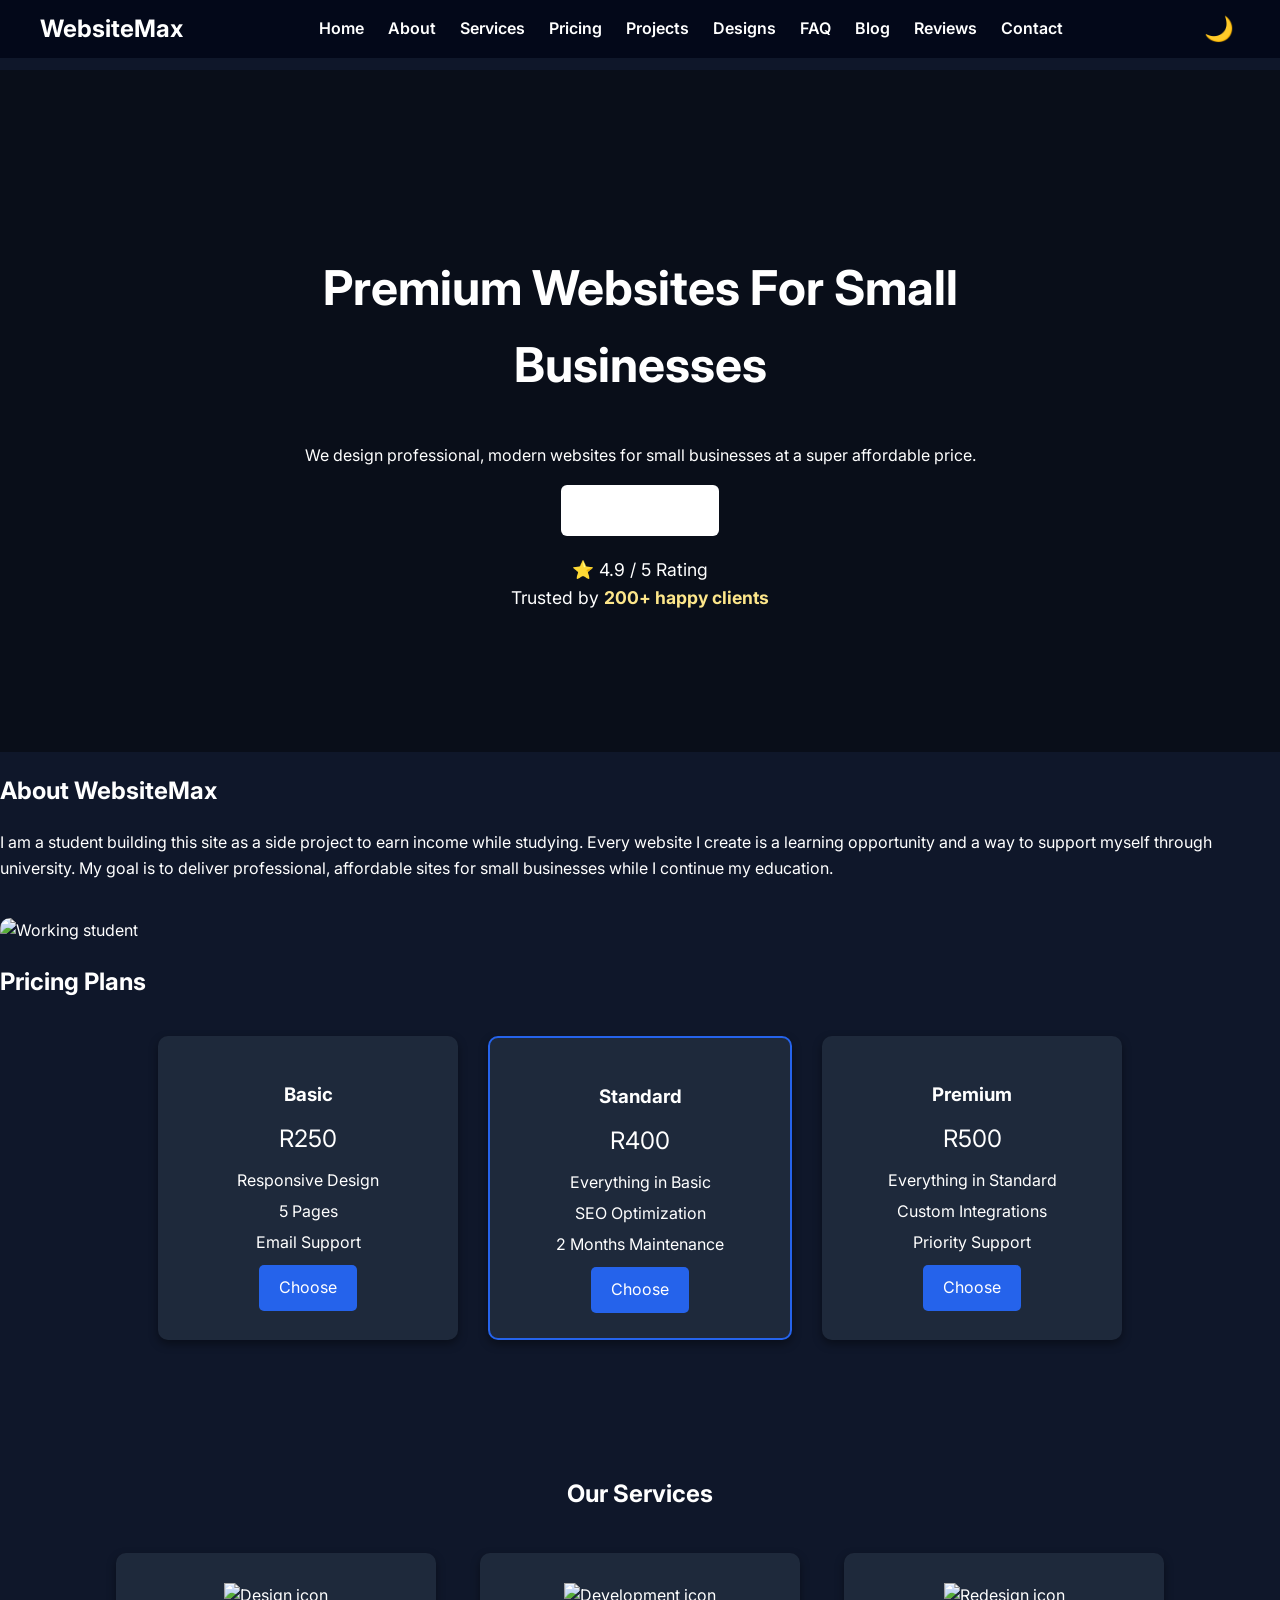
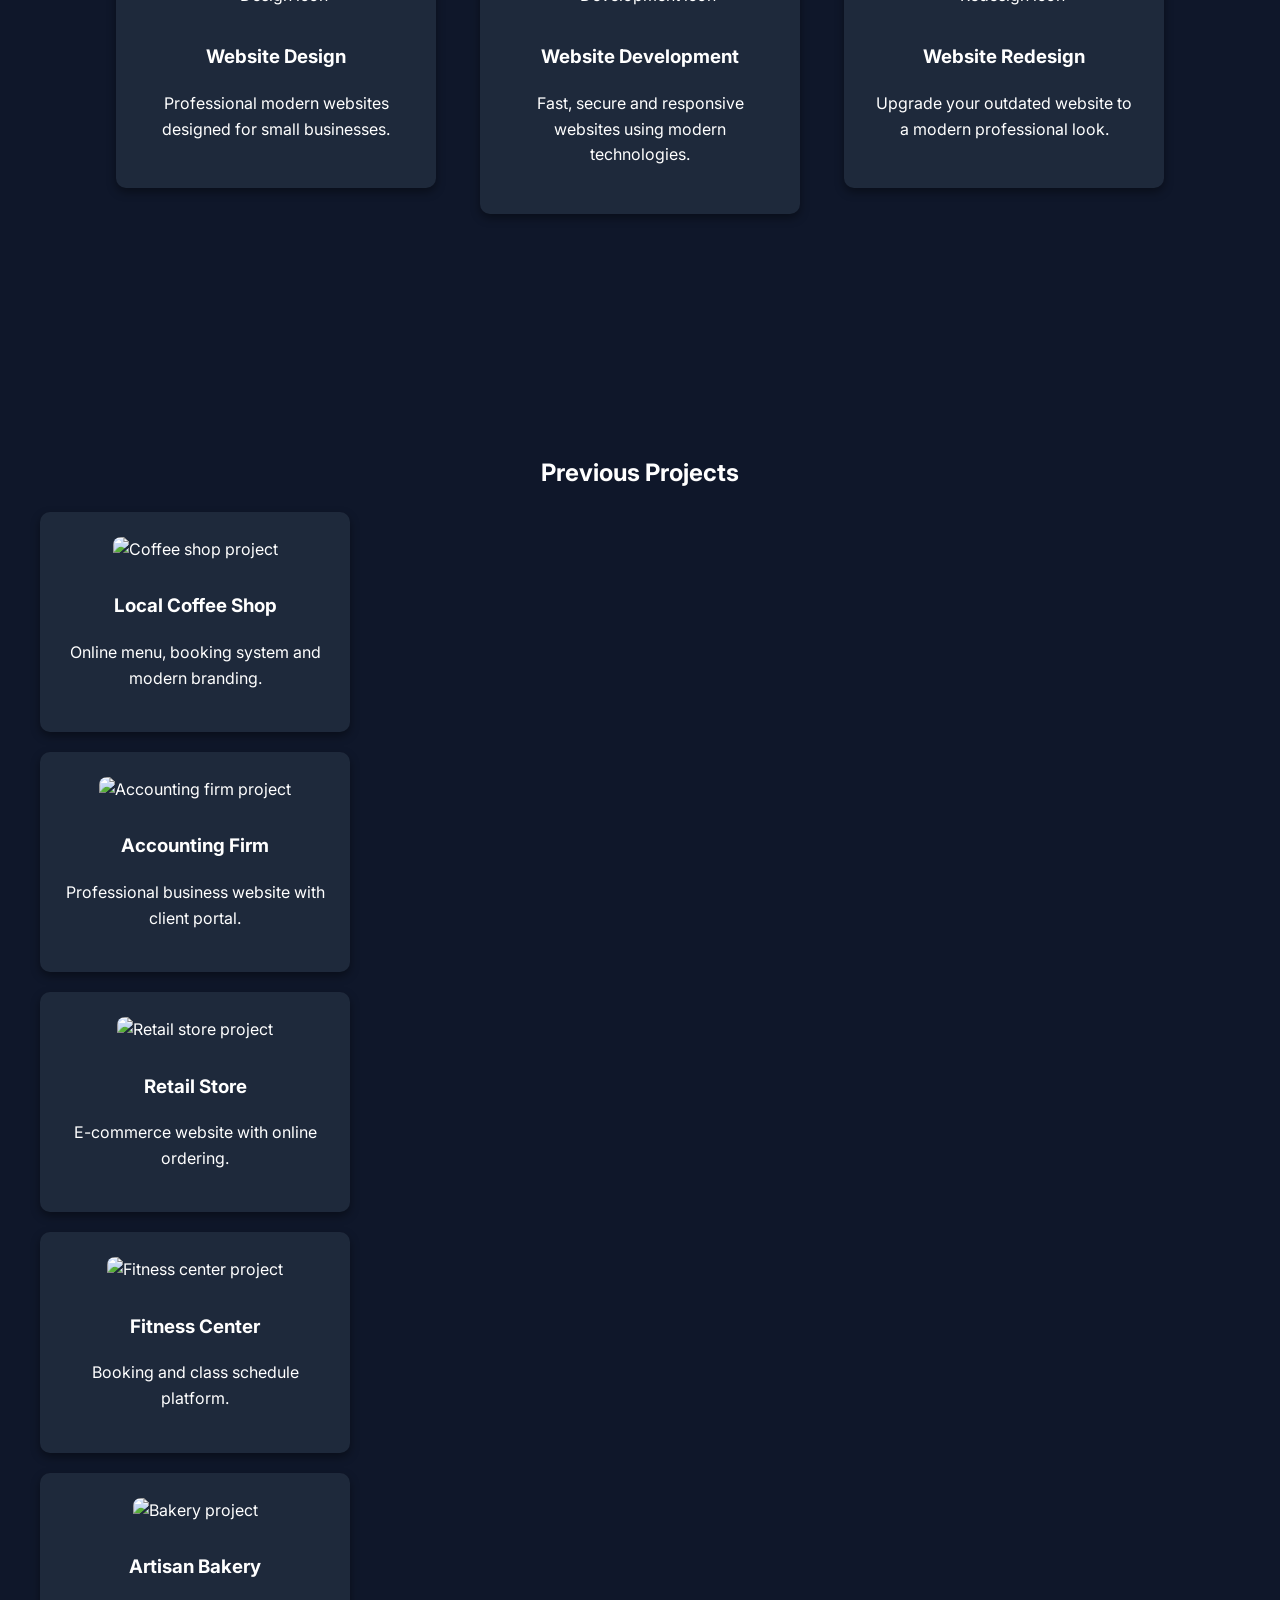
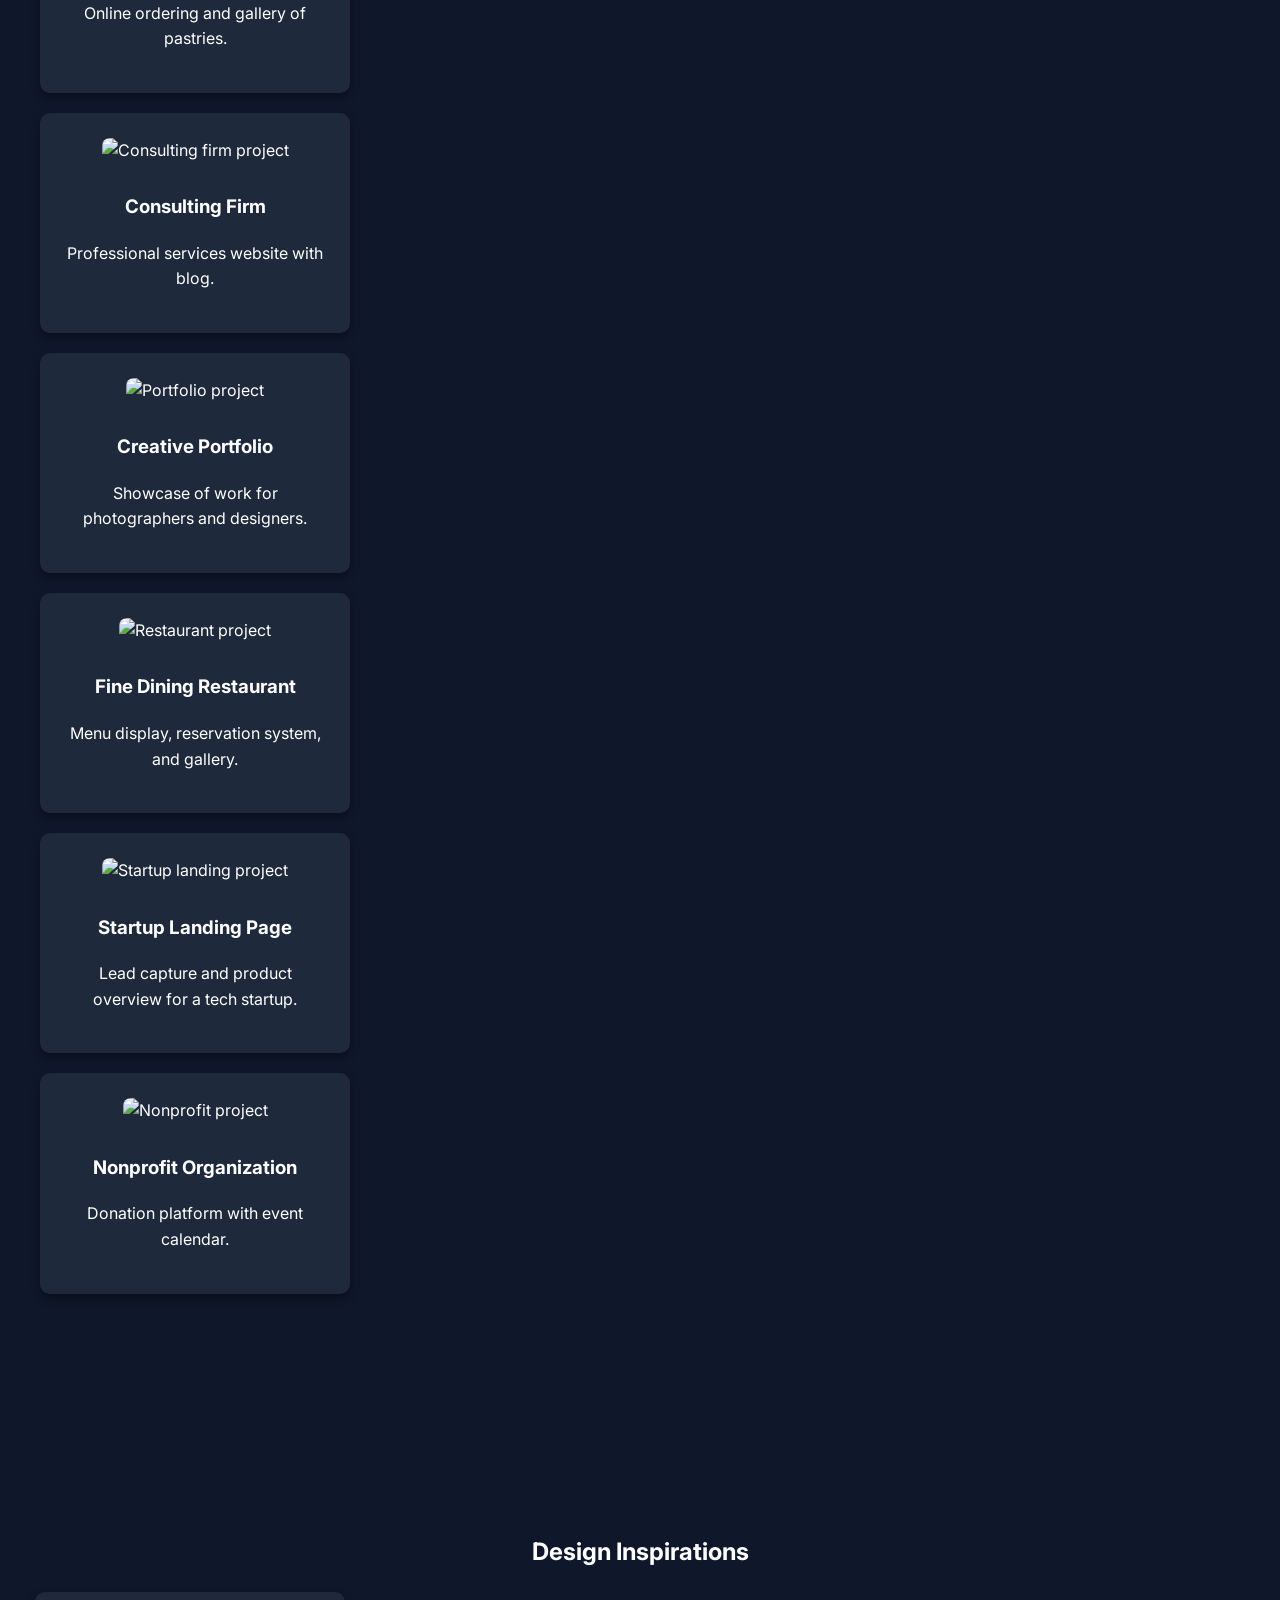
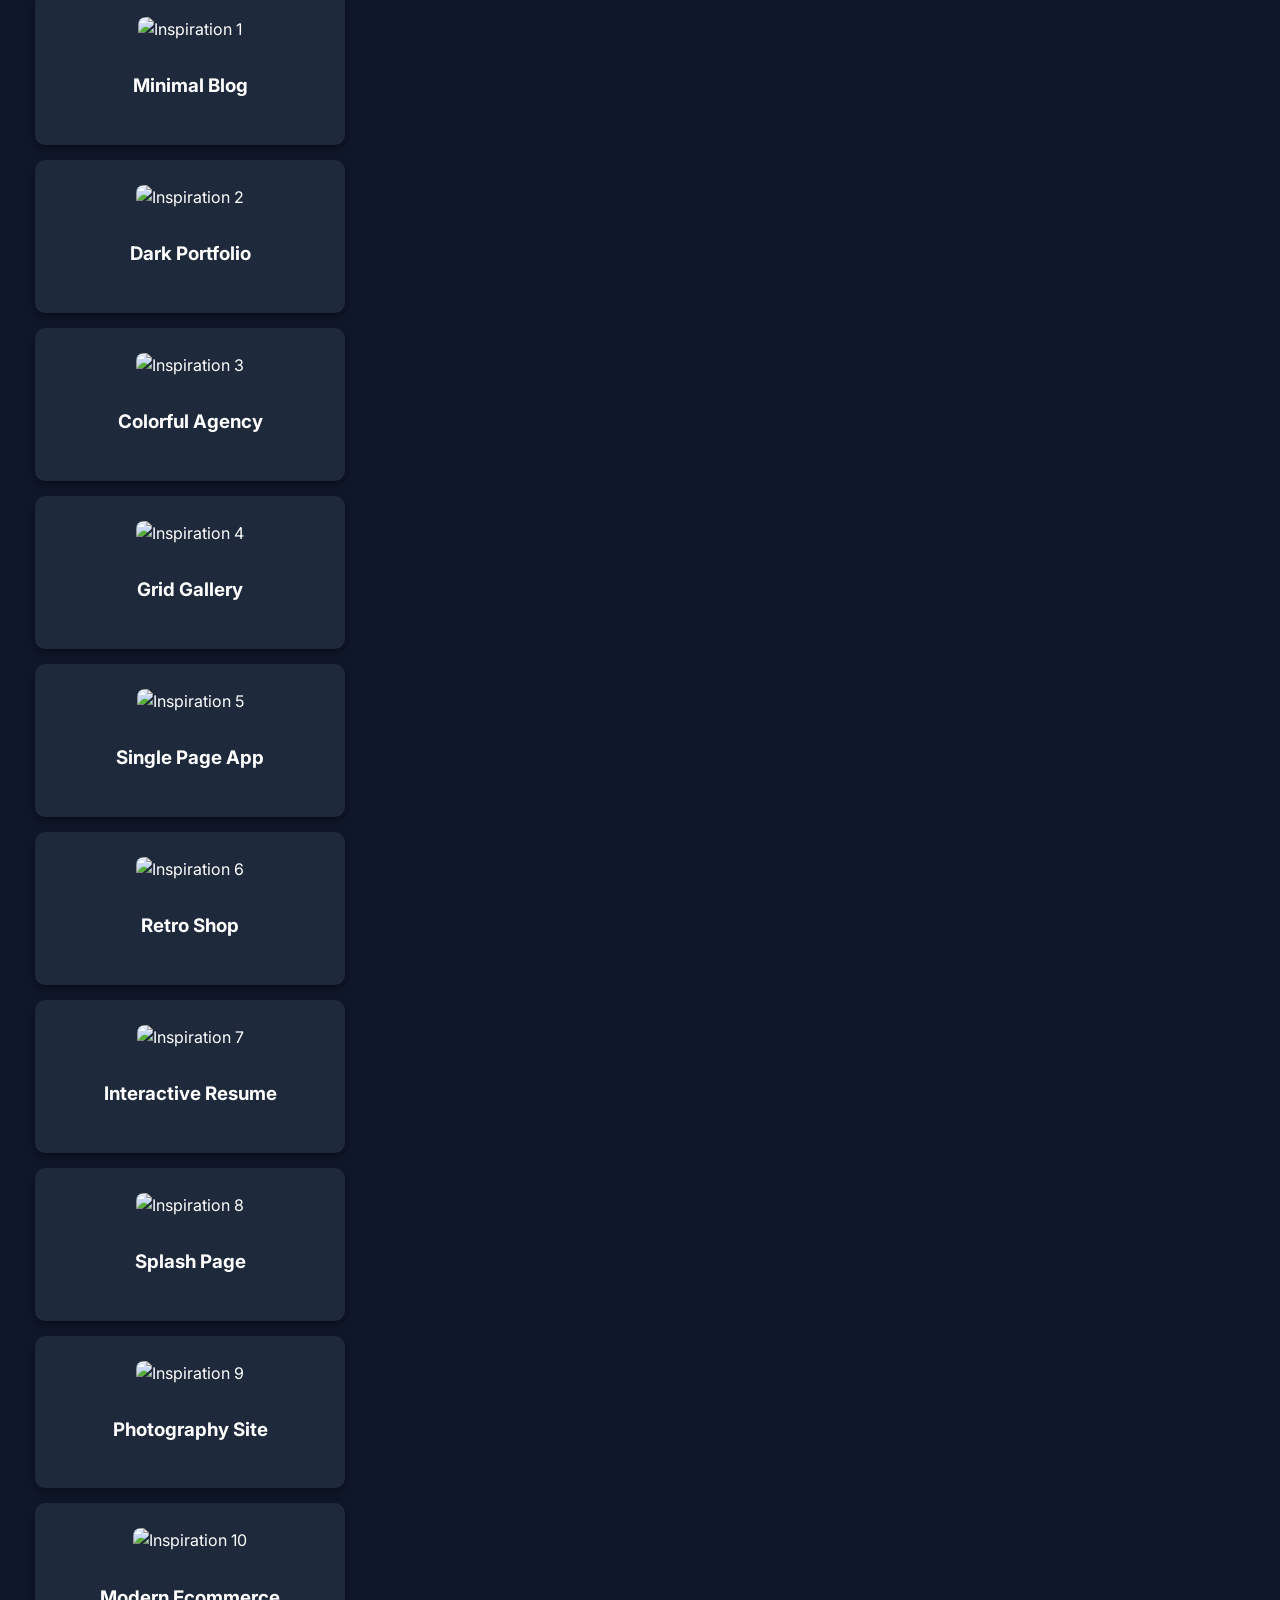
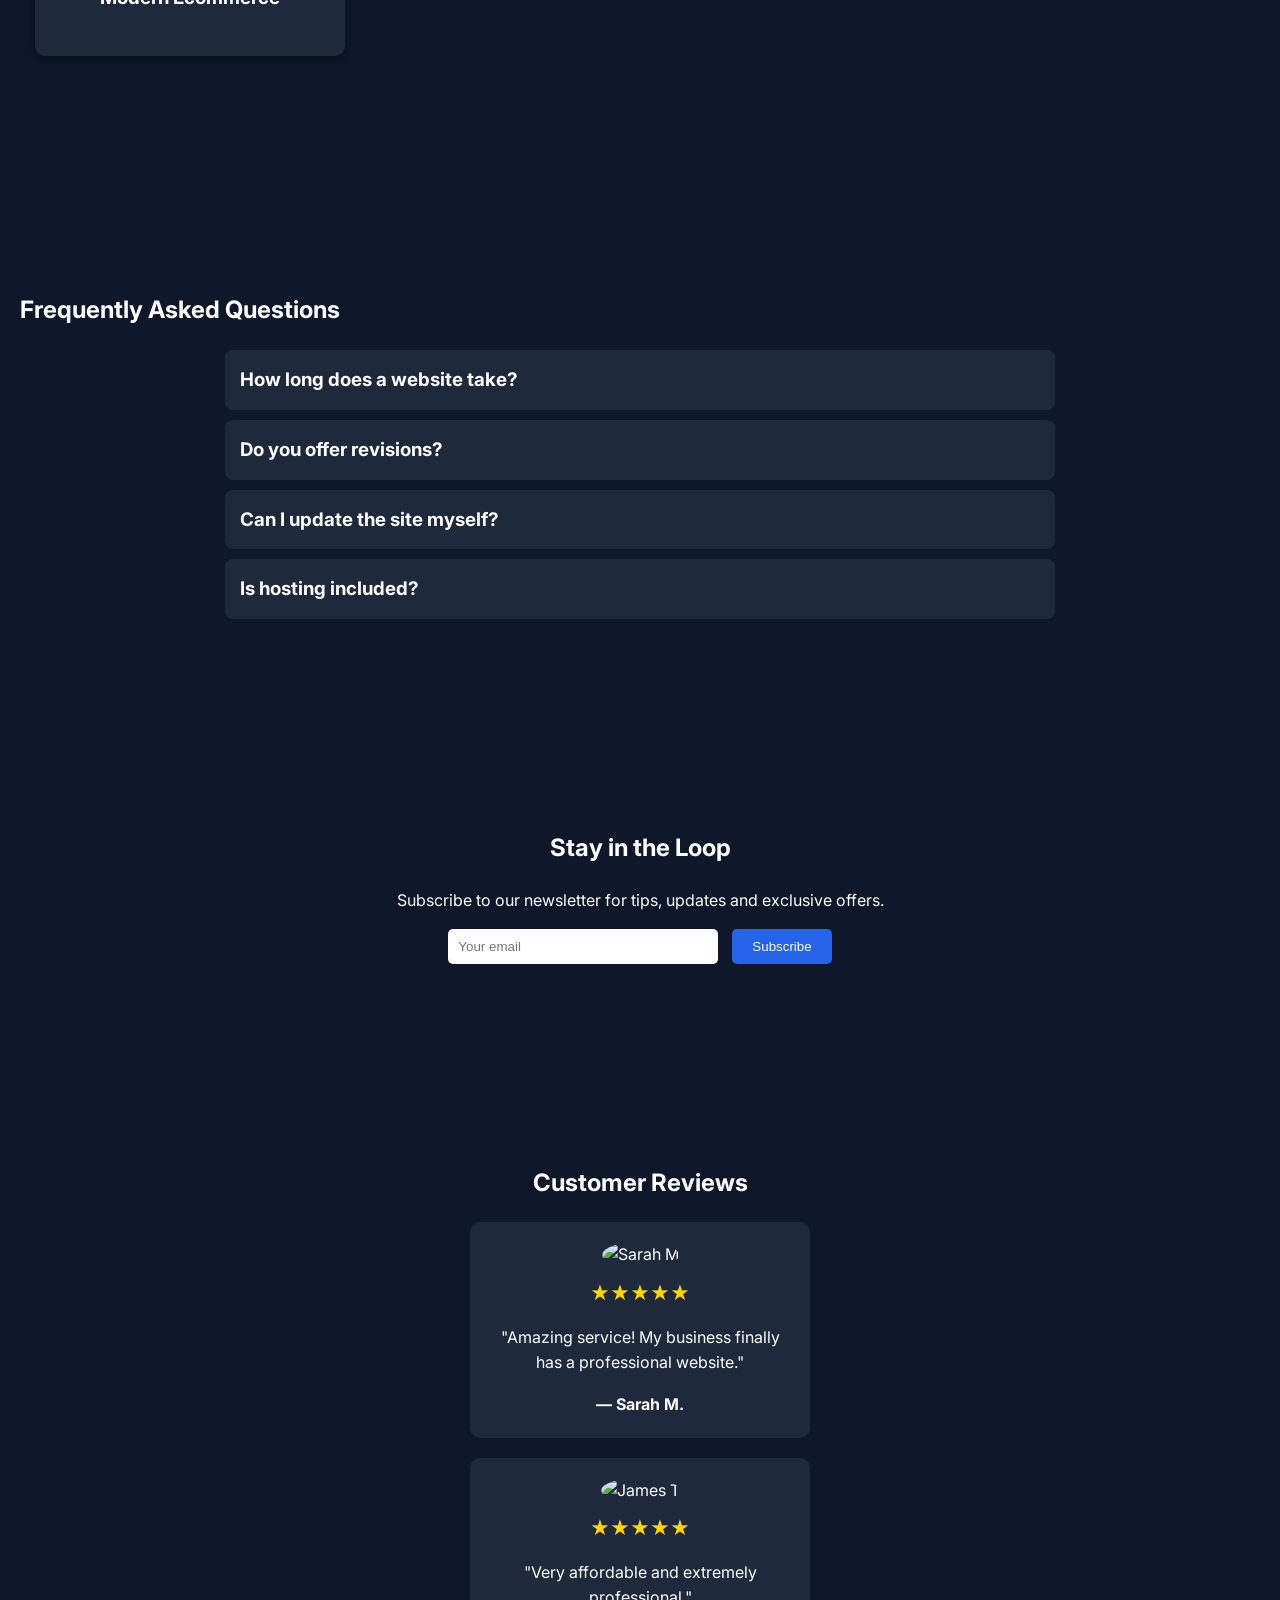
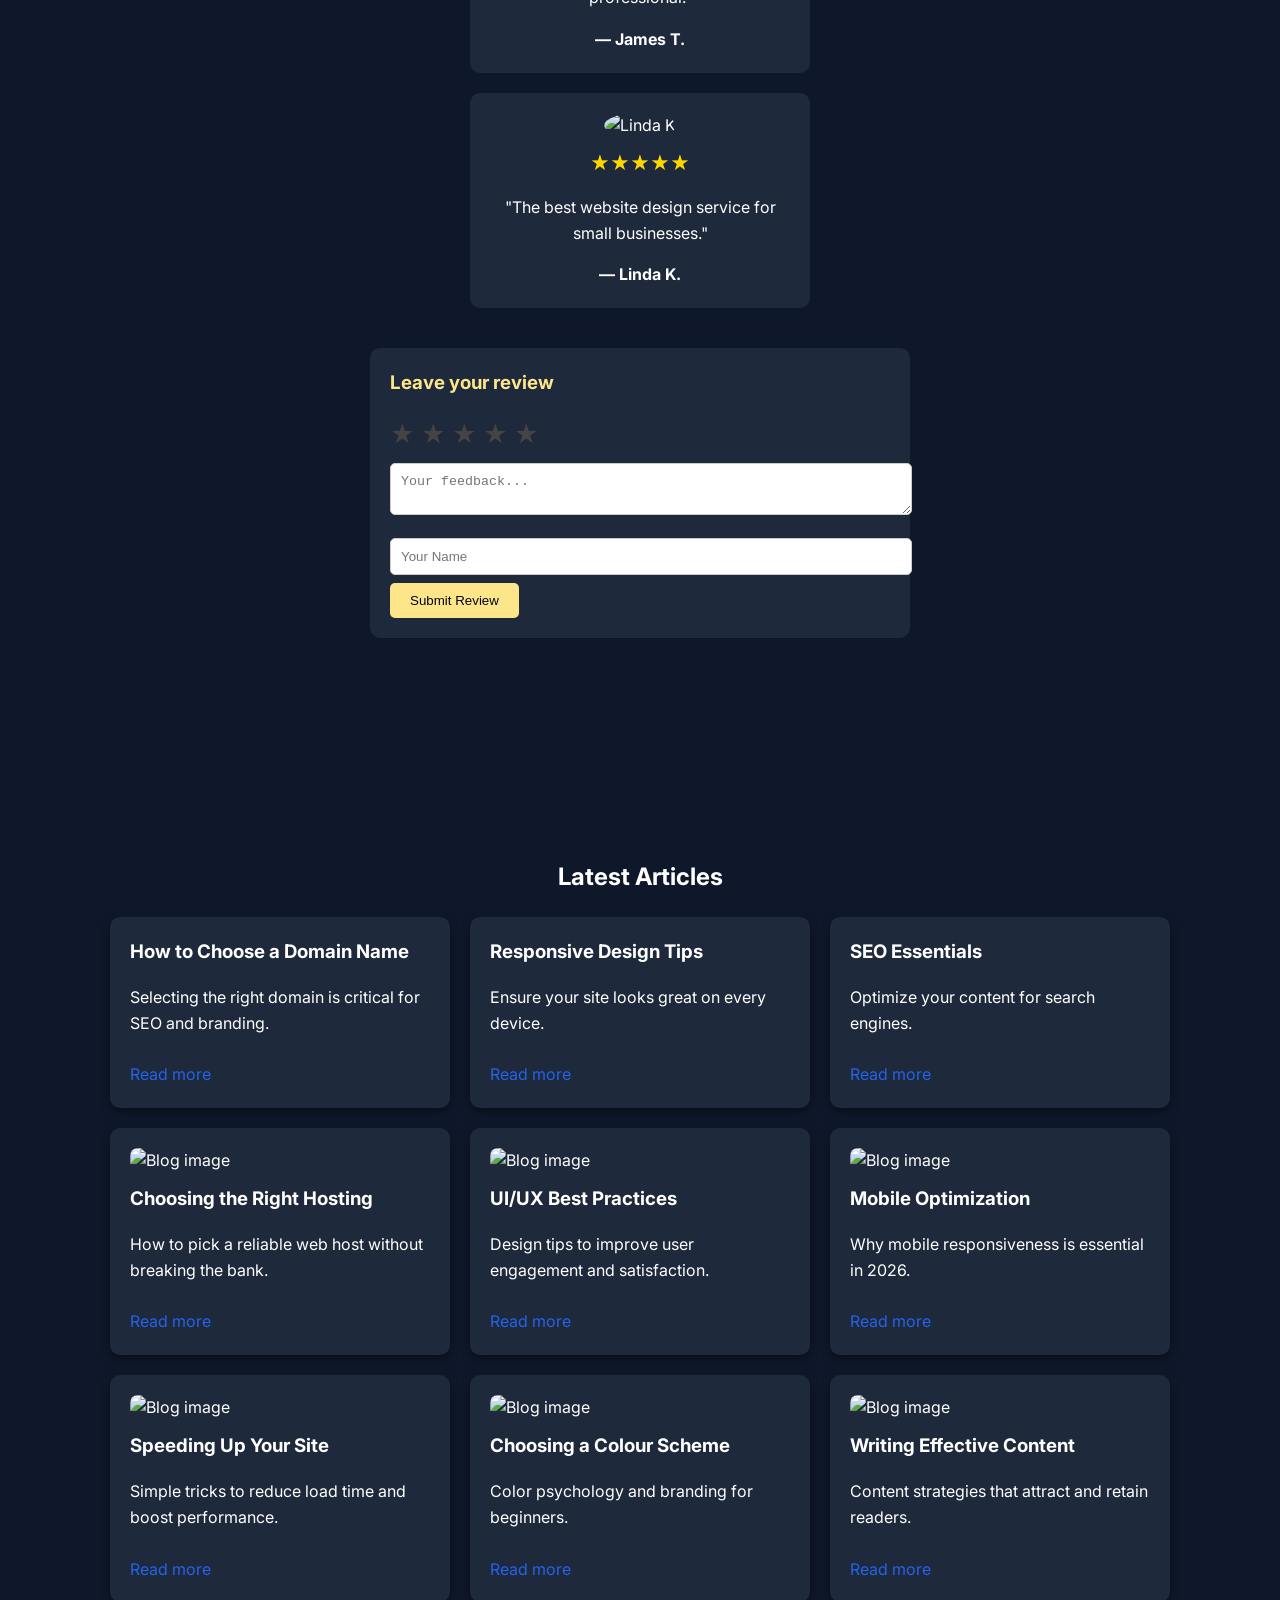
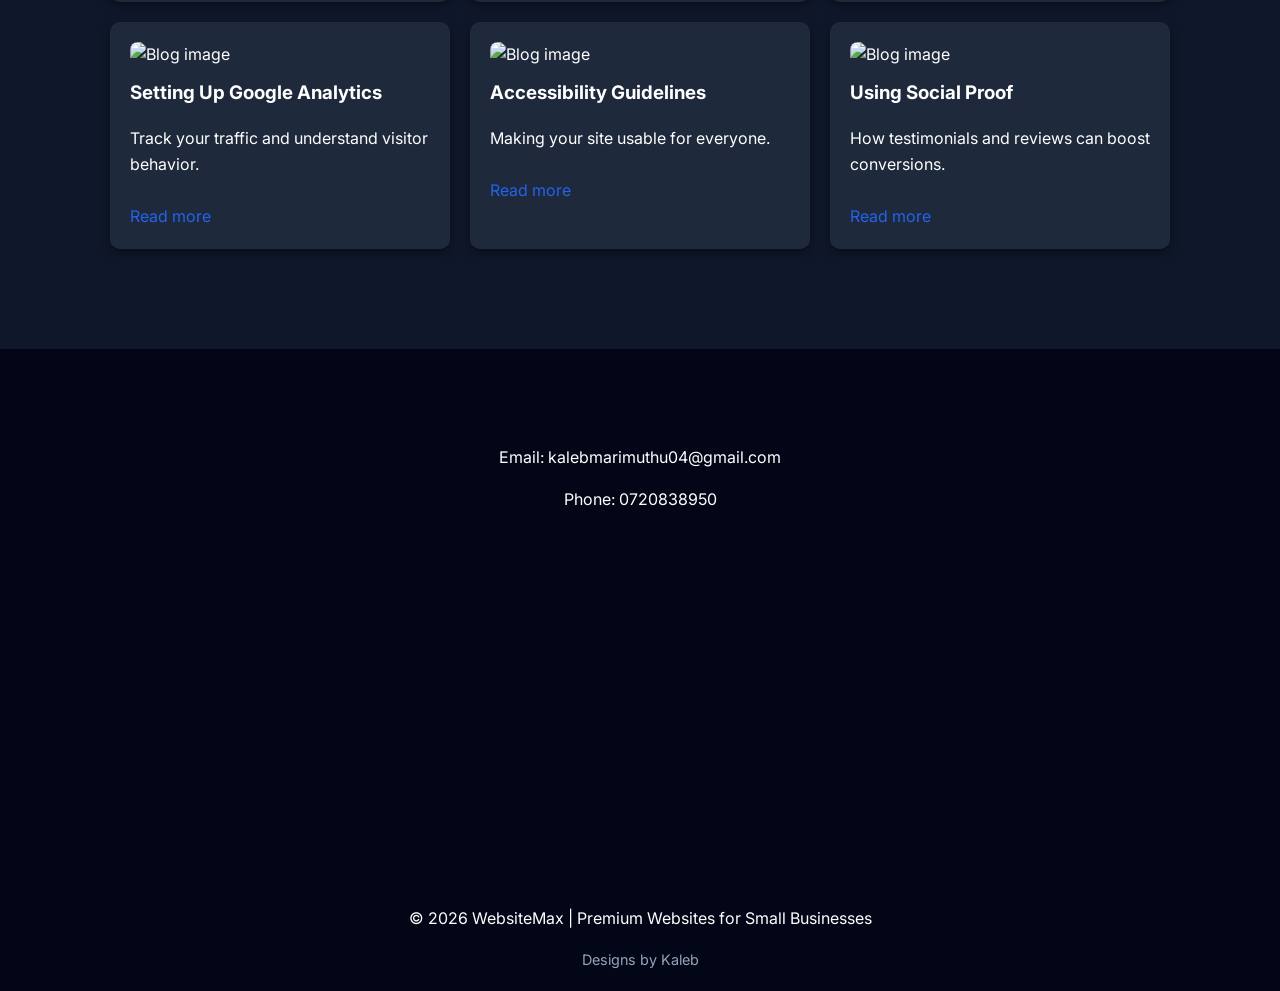
==== index.html @ 018f4803 "Add files via upload" ====
<!DOCTYPE html>
<html lang="en">
<head>
<meta charset="UTF-8">
<meta name="viewport" content="width=device-width, initial-scale=1.0">
<title>WebsiteMax | Premium Websites for Small Businesses</title>

<link rel="preconnect" href="https://fonts.googleapis.com">
<link rel="preconnect" href="https://fonts.gstatic.com" crossorigin>
<link href="https://fonts.googleapis.com/css2?family=Inter:wght@400;600;700&display=swap" rel="stylesheet">

<link rel="stylesheet" href="style.css">

<script src="script.js" defer></script>

</head>

<body>
<!-- site built by Kaleb -->

<header>
<div class="container">
<div class="logo">WebsiteMax</div>
<nav class="nav-links" id="navLinks">
<a href="#home">Home</a>
<a href="#about">About</a>
<a href="#services">Services</a>
<a href="#pricing">Pricing</a>
<a href="#projects">Projects</a>
<a href="#inspirations">Designs</a>
<a href="#faq">FAQ</a>
<a href="#blog">Blog</a>
<a href="#reviews">Reviews</a>
<a href="#contact">Contact</a>
</nav>
<button class="nav-toggle" id="navToggle">☰</button>
<button class="dark-toggle" id="darkToggle">🌙</button>
</div>
</header>


<section class="hero" id="home">
<div class="hero-overlay"></div>
<div class="hero-content">
<h2>Premium Websites For Small Businesses</h2>
<p>We design professional, modern websites for small businesses at a super affordable price.</p>
<button onclick="openQuoteModal()">Get A Quote</button>
<div class="rating">
⭐ 4.9 / 5 Rating  
<br>
Trusted by <strong>200+ happy clients</strong>
</div>
</div>
</section>




<section class="about" id="about">
  <h2>About WebsiteMax</h2>
  <p>I am a student building this site as a side project to earn income while studying. Every website I create is a learning opportunity and a way to support myself through university. My goal is to deliver professional, affordable sites for small businesses while I continue my education.</p>
  <img src="https://source.unsplash.com/800x400/?ai,student" alt="Working student" />
</section>

<section class="pricing" id="pricing">
  <h2>Pricing Plans</h2>
  <div class="pricing-table">
    <div class="tier">
      <h3>Basic</h3>
      <p>R250</p>
      <ul>
        <li>Responsive Design</li>
        <li>5 Pages</li>
        <li>Email Support</li>
      </ul>
      <a class="choose-plan" href="payment.html?plan=Basic">Choose</a>
    </div>
    <div class="tier featured">
      <h3>Standard</h3>
      <p>R400</p>
      <ul>
        <li>Everything in Basic</li>
        <li>SEO Optimization</li>
        <li>2 Months Maintenance</li>
      </ul>
      <a class="choose-plan" href="payment.html?plan=Standard">Choose</a>
    </div>
    <div class="tier">
      <h3>Premium</h3>
      <p>R500</p>
      <ul>
        <li>Everything in Standard</li>
        <li>Custom Integrations</li>
        <li>Priority Support</li>
      </ul>
      <a class="choose-plan" href="payment.html?plan=Premium">Choose</a>
    </div>
  </div>
</section>

<section class="services" id="services">

<h2>Our Services</h2>

<div class="service-card">
<img src="https://source.unsplash.com/60x60/?design" alt="Design icon">
<h3>Website Design</h3>
<p>Professional modern websites designed for small businesses.</p>
</div>

<div class="service-card">
<img src="https://source.unsplash.com/60x60/?code" alt="Development icon">
<h3>Website Development</h3>
<p>Fast, secure and responsive websites using modern technologies.</p>
</div>

<div class="service-card">
<img src="https://source.unsplash.com/60x60/?refresh" alt="Redesign icon">
<h3>Website Redesign</h3>
<p>Upgrade your outdated website to a modern professional look.</p>
</div>

</section>



<section class="projects" id="projects">

<h2>Previous Projects</h2>

<div class="project">
<img src="https://source.unsplash.com/250x150/?coffee,shop" alt="Coffee shop project">
<h3>Local Coffee Shop</h3>
<p>Online menu, booking system and modern branding.</p>
</div>

<div class="project">
<img src="https://source.unsplash.com/250x150/?office,accounting" alt="Accounting firm project">
<h3>Accounting Firm</h3>
<p>Professional business website with client portal.</p>
</div>

<div class="project">
<img src="https://source.unsplash.com/250x150/?store" alt="Retail store project">
<h3>Retail Store</h3>
<p>E-commerce website with online ordering.</p>
</div>

<div class="project">
<img src="https://source.unsplash.com/250x150/?fitness" alt="Fitness center project">
<h3>Fitness Center</h3>
<p>Booking and class schedule platform.</p>
</div>

<div class="project">
<img src="https://source.unsplash.com/250x150/?bakery" alt="Bakery project">
<h3>Artisan Bakery</h3>
<p>Online ordering and gallery of pastries.</p>
</div>

<div class="project">
<img src="https://source.unsplash.com/250x150/?consulting" alt="Consulting firm project">
<h3>Consulting Firm</h3>
<p>Professional services website with blog.</p>
</div>

<div class="project">
<img src="https://source.unsplash.com/250x150/?portfolio" alt="Portfolio project">
<h3>Creative Portfolio</h3>
<p>Showcase of work for photographers and designers.</p>
</div>

<div class="project">
<img src="https://source.unsplash.com/250x150/?restaurant" alt="Restaurant project">
<h3>Fine Dining Restaurant</h3>
<p>Menu display, reservation system, and gallery.</p>
</div>

<div class="project">
<img src="https://source.unsplash.com/250x150/?startup" alt="Startup landing project">
<h3>Startup Landing Page</h3>
<p>Lead capture and product overview for a tech startup.</p>
</div>

<div class="project">
<img src="https://source.unsplash.com/250x150/?nonprofit" alt="Nonprofit project">
<h3>Nonprofit Organization</h3>
<p>Donation platform with event calendar.</p>
</div>

</section>

<section class="inspirations" id="inspirations">
  <h2>Design Inspirations</h2>
  <!-- ten cool website designs -->
  <div class="project">
    <img src="https://source.unsplash.com/250x150/?webdesign" alt="Inspiration 1">
    <h3>Minimal Blog</h3>
  </div>
  <div class="project">
    <img src="https://source.unsplash.com/250x150/?technology" alt="Inspiration 2">
    <h3>Dark Portfolio</h3>
  </div>
  <div class="project">
    <img src="https://source.unsplash.com/250x150/?ai" alt="Inspiration 3">
    <h3>Colorful Agency</h3>
  </div>
  <div class="project">
    <img src="https://source.unsplash.com/250x150/?software" alt="Inspiration 4">
    <h3>Grid Gallery</h3>
  </div>
  <div class="project">
    <img src="https://source.unsplash.com/250x150/?startup" alt="Inspiration 5">
    <h3>Single Page App</h3>
  </div>
  <div class="project">
    <img src="https://source.unsplash.com/250x150/?creative" alt="Inspiration 6">
    <h3>Retro Shop</h3>
  </div>
  <div class="project">
    <img src="https://source.unsplash.com/250x150/?design" alt="Inspiration 7">
    <h3>Interactive Resume</h3>
  </div>
  <div class="project">
    <img src="https://source.unsplash.com/250x150/?innovation" alt="Inspiration 8">
    <h3>Splash Page</h3>
  </div>
  <div class="project">
    <img src="https://source.unsplash.com/250x150/?portfolio" alt="Inspiration 9">
    <h3>Photography Site</h3>
  </div>
  <div class="project">
    <img src="https://source.unsplash.com/250x150/?webdesign" alt="Inspiration 10">
    <h3>Modern Ecommerce</h3>
  </div>
</section>



<section class="faq" id="faq">
  <h2>Frequently Asked Questions</h2>
  <div class="accordion">
    <div class="item">
      <h3>How long does a website take?</h3>
      <p>Typically 2–4 weeks depending on complexity and client feedback.</p>
    </div>
    <div class="item">
      <h3>Do you offer revisions?</h3>
      <p>Yes! All packages include at least two rounds of revisions.</p>
    </div>
    <div class="item">
      <h3>Can I update the site myself?</h3>
      <p>Absolutely, we build with user-friendly CMS options or provide documentation.</p>
    </div>
    <div class="item">
      <h3>Is hosting included?</h3>
      <p>Hosting is not included but we can recommend providers or manage it for you.</p>
    </div>
  </div>
</section>

<section class="newsletter" id="newsletter">
  <h2>Stay in the Loop</h2>
  <p>Subscribe to our newsletter for tips, updates and exclusive offers.</p>
  <form id="newsletterForm">
    <input type="email" placeholder="Your email" required />
    <button type="submit">Subscribe</button>
  </form>
</section>

<section class="reviews" id="reviews">

<h2>Customer Reviews</h2>

<div class="review">
<img class="avatar" src="https://via.placeholder.com/60" alt="Sarah M">
<div class="stars">★★★★★</div>
<p>"Amazing service! My business finally has a professional website."</p>
<b>— Sarah M.</b>
</div>

<div class="review">
<img class="avatar" src="https://via.placeholder.com/60" alt="James T">
<div class="stars">★★★★★</div>
<p>"Very affordable and extremely professional."</p>
<b>— James T.</b>
</div>

<div class="review">
<img class="avatar" src="https://via.placeholder.com/60" alt="Linda K">
<div class="stars">★★★★★</div>
<p>"The best website design service for small businesses."</p>
<b>— Linda K.</b>
</div>

<form id="reviewForm" class="review-form">
  <h3>Leave your review</h3>
  <div class="star-rating">
    <input type="radio" name="stars" id="star5" value="5"><label for="star5">★</label>
    <input type="radio" name="stars" id="star4" value="4"><label for="star4">★</label>
    <input type="radio" name="stars" id="star3" value="3"><label for="star3">★</label>
    <input type="radio" name="stars" id="star2" value="2"><label for="star2">★</label>
    <input type="radio" name="stars" id="star1" value="1"><label for="star1">★</label>
  </div>
  <textarea id="reviewText" placeholder="Your feedback..." required></textarea>
  <input type="text" id="reviewName" placeholder="Your Name" required>
  <button type="submit">Submit Review</button>
</form>

</section>



<div id="quoteModal" class="modal">
  <div class="modal-content">
    <span class="close" id="modalClose">&times;</span>
    <h2>Request A Quote</h2>
    <form id="quoteFormModal" action="https://formsubmit.co/kalebmarimuthu04@gmail.com" method="POST">
      <input type="text" name="name" placeholder="Your Name" required>
      <input type="email" name="email" placeholder="Your Email" required>
      <input type="text" name="business" placeholder="Business Name">
      <textarea name="message" placeholder="Describe the website you need"></textarea>
      <button type="submit">Request Quote</button>
    </form>
  </div>
</div>

<section class="quote" id="quote" style="display:none;">

<h2>Request A Quote</h2>

<form action="https://formsubmit.co/kalebmarimuthu04@gmail.com" method="POST">

<input type="text" name="name" placeholder="Your Name" required>

<input type="email" name="email" placeholder="Your Email" required>

<input type="text" name="business" placeholder="Business Name">

<textarea name="message" placeholder="Describe the website you need"></textarea>

<button type="submit">Request Quote</button>

</form>

</section>



<section class="blog" id="blog">
  <h2>Latest Articles</h2>
  <div class="posts">
    <!-- many placeholder posts for line count -->
    <article>
      <h3>How to Choose a Domain Name</h3>
      <p>Selecting the right domain is critical for SEO and branding.</p>
      <a href="#">Read more</a>
    </article>
    <article>
      <h3>Responsive Design Tips</h3>
      <p>Ensure your site looks great on every device.</p>
      <a href="#">Read more</a>
    </article>
    <article>
      <h3>SEO Essentials</h3>
      <p>Optimize your content for search engines.</p>
      <a href="#">Read more</a>
    </article>
    <article>
      <img src="https://via.placeholder.com/300x150" alt="Blog image">
      <h3>Choosing the Right Hosting</h3>
      <p>How to pick a reliable web host without breaking the bank.</p>
      <a href="#">Read more</a>
    </article>
    <article>
      <img src="https://via.placeholder.com/300x150" alt="Blog image">
      <h3>UI/UX Best Practices</h3>
      <p>Design tips to improve user engagement and satisfaction.</p>
      <a href="#">Read more</a>
    </article>
    <article>
      <img src="https://via.placeholder.com/300x150" alt="Blog image">
      <h3>Mobile Optimization</h3>
      <p>Why mobile responsiveness is essential in 2026.</p>
      <a href="#">Read more</a>
    </article>
    <article>
      <img src="https://via.placeholder.com/300x150" alt="Blog image">
      <h3>Speeding Up Your Site</h3>
      <p>Simple tricks to reduce load time and boost performance.</p>
      <a href="#">Read more</a>
    </article>
    <article>
      <img src="https://via.placeholder.com/300x150" alt="Blog image">
      <h3>Choosing a Colour Scheme</h3>
      <p>Color psychology and branding for beginners.</p>
      <a href="#">Read more</a>
    </article>
    <article>
      <img src="https://via.placeholder.com/300x150" alt="Blog image">
      <h3>Writing Effective Content</h3>
      <p>Content strategies that attract and retain readers.</p>
      <a href="#">Read more</a>
    </article>
    <article>
      <img src="https://via.placeholder.com/300x150" alt="Blog image">
      <h3>Setting Up Google Analytics</h3>
      <p>Track your traffic and understand visitor behavior.</p>
      <a href="#">Read more</a>
    </article>
    <article>
      <img src="https://via.placeholder.com/300x150" alt="Blog image">
      <h3>Accessibility Guidelines</h3>
      <p>Making your site usable for everyone.</p>
      <a href="#">Read more</a>
    </article>
    <article>
      <img src="https://via.placeholder.com/300x150" alt="Blog image">
      <h3>Using Social Proof</h3>
      <p>How testimonials and reviews can boost conversions.</p>
      <a href="#">Read more</a>
    </article>
  </div>
</section>

<section class="contact" id="contact">

<p>Email: kalebmarimuthu04@gmail.com</p>

<p>Phone: 0720838950</p>

<div class="map">
  <iframe src="https://www.google.com/maps/embed?pb=!1m18!1m12!1m3!1d3169.123!2d-122.08424968469287!3d37.42206597982578!2m3!1f0!2f0!3f0!3m2!1i1024!2i768!4f13.1!3m3!1m2!1s0x808fb5b7f5274dff%3A0xdfe4c4e2f4e9e97!2sGoogleplex!5e0!3m2!1sen!2sus!4v1615839351049!5m2!1sen!2sus" width="100%" height="250" style="border:0;" allowfullscreen="" loading="lazy"></iframe>
</div>

</section>



<footer>

<p>© 2026 WebsiteMax | Premium Websites for Small Businesses</p>
<div class="footer-credit">Designs by Kaleb</div>

</footer>

<button id="scrollTopBtn" class="scroll-top">▲</button>
</body>
</html>
---- style.css ----
body{
font-family: 'Inter', sans-serif;
margin:0;
background:#0f172a;
color:white;
line-height:1.6;
scroll-behavior:smooth;
padding-top:70px; /* space for fixed header */
}

.container{
max-width:1200px;
margin:0 auto;
padding:0 20px;
display:flex;
align-items:center;
justify-content:space-between;
}

header{
position:fixed;
top:0;
left:0;
width:100%;
background:rgba(2,6,23,0.85);
backdrop-filter:blur(10px);
padding:10px 0;
z-index:1000;
}

.logo{
font-size:1.5rem;
font-weight:700;
}

nav{
}

.nav-links{
display:flex;
align-items:center;
}

.nav-links a{
margin:0 12px;
color:white;
text-decoration:none;
font-weight:600;
transition:color 0.3s;
}

.nav-links a:hover{
color:#2563eb;
}

.nav-toggle,
.dark-toggle{
background:none;
border:none;
color:white;
font-size:1.5rem;
cursor:pointer;
}

.dark-toggle{display:block;}

.nav-toggle{display:none;}
@media(max-width:768px){
.nav-links{display:none;flex-direction:column;background:#020617;position:absolute;top:60px;right:20px;padding:20px;border-radius:8px;}
.nav-links.show{display:flex;}
.nav-toggle{display:block;}
}

.hero{
position:relative;
text-align:center;
padding:140px 20px;
background:url('https://via.placeholder.com/1600x800') center/cover no-repeat;
}

.hero-overlay{
position:absolute;
top:0;
left:0;
width:100%;
height:100%;
background:rgba(0,0,0,0.4);
}

.hero-content{
position:relative;
z-index:1;
max-width:800px;
margin:0 auto;
}

.hero h2{
font-size:52px;
}

.hero button{
padding:15px 30px;
font-size:18px;
background:#2563eb;
border:none;
border-radius:6px;
cursor:pointer;
color:white;
transition:background 0.3s;
}

.hero button:hover{
background:#1e40af;
}

.rating{
margin-top:20px;
font-size:1.1rem;
}

.rating strong{
color:#fde68a;
}

.hero h2{
font-size:48px;
}

.hero button{
padding:15px 30px;
font-size:18px;
background:white;
border:none;
border-radius:6px;
cursor:pointer;
}

.services{
padding:100px 20px;
text-align:center;
background:#0f172a;
}

.services .service-card{
display:inline-block;
vertical-align:top;
}

.service-card img{
width:60px;
margin-bottom:15px;
}

.service-card{
background:#1e293b;
padding:30px;
margin:20px;
border-radius:10px;
width:260px;
box-shadow:0 4px 10px rgba(0,0,0,0.4);
transition:transform 0.3s;
}

.service-card:hover{
transform:translateY(-5px);
}

.projects{
padding:100px 20px;
text-align:center;
}

.project img{
width:100%;
border-radius:8px;
margin-bottom:10px;
}

.project{
background:#1e293b;
padding:25px;
margin:20px;
border-radius:10px;
width:260px;
box-shadow:0 4px 10px rgba(0,0,0,0.4);
transition:transform 0.3s;
}

.project:hover{
transform:translateY(-5px);
}

.reviews{
padding:100px 20px;
text-align:center;
background:#0f172a;
}

.review .avatar{
width:60px;
border-radius:50%;
margin-bottom:10px;
}

.review .stars{
color:#ffd700;
font-size:1.2rem;
margin-bottom:5px;
}

/* review submission form */
.review-form{
max-width:500px;
margin:40px auto 0;
padding:20px;
background:#1e293b;
border-radius:10px;
text-align:left;
}

.review-form h3{
margin-top:0;
color:#fde68a;
}

.star-rating{
direction: rtl;
font-size:1.5rem;
}
.star-rating input{
display:none;
}
.star-rating label{
color:#444;
cursor:pointer;
transition:color 0.2s;
}
.star-rating input:checked ~ label,
.star-rating label:hover,
.star-rating label:hover ~ label{
color:#ffd700;
}

.review-form textarea,
.review-form input[type="text"]{
width:100%;
padding:10px;
margin:8px 0;
border:1px solid #ccc;
border-radius:5px;
}

.review-form button{
background:#fde68a;
color:#020617;
padding:10px 20px;
border:none;
border-radius:5px;
cursor:pointer;
}

.review-form button:hover{
background:#facc15;
}

/* inspirations section uses same card styles */
.inspirations{
padding:100px 20px;
text-align:center;
background:#0f172a;
}

.inspirations .project{
margin:15px;
}

.review{
background:#1e293b;
padding:20px;
margin:20px auto;
width:300px;
border-radius:10px;
}

.quote{
padding:100px 20px;
text-align:center;
}

.quote input, .quote textarea{
display:block;
margin:10px auto;
padding:12px;
width:300px;
border:1px solid #ccc;
border-radius:5px;
background:#f9f9f9;
color:#333;
}

.quote button{
padding:12px 30px;
background:#2563eb;
border:none;
color:white;
border-radius:5px;
cursor:pointer;
transition:background 0.3s;
}

.quote button:hover{
background:#1e40af;
}

.contact{
text-align:center;
padding:80px 20px;
background:#020617;
}

footer{
text-align:center;
padding:20px;
background:#020617;
}

.footer-credit{
font-size:0.9rem;
color:#94a3b8;
margin-top:5px;
}

.about img{
max-width:100%;
border-radius:10px;
margin-top:20px;
}

.pricing-table{
display:flex;
flex-wrap:wrap;
justify-content:center;
}
.tier{
background:#1e293b;
padding:25px;
margin:15px;
border-radius:10px;
width:250px;
box-shadow:0 4px 10px rgba(0,0,0,0.4);
text-align:center;
}
.tier.featured{
border:2px solid #2563eb;
}
.tier h3{
margin-bottom:5px;
}
.tier p{
font-size:1.5rem;
margin:10px 0;
}
.tier ul{
list-style:none;
padding:0;
margin:10px 0;
}
.tier ul li{
margin:5px 0;
}
.tier button{
margin-top:10px;
background:#2563eb;
color:white;
border:none;
border-radius:5px;
padding:8px 16px;
cursor:pointer;
}
.tier button:hover{
background:#1e40af;
}


.faq{
padding:100px 20px;
background:#0f172a;
}
.accordion .item{
background:#1e293b;
margin:10px auto;
max-width:800px;
padding:15px;
border-radius:8px;
cursor:pointer;
}
.accordion .item h3{
margin:0;
}
.accordion .item p{
display:none;
margin-top:10px;
}
.accordion .item.open p{
display:block;
}

.newsletter{
padding:80px 20px;
text-align:center;
background:#0f172a;
}
.newsletter input{
padding:10px;
width:250px;
border:none;
border-radius:5px;
margin-right:10px;
}
.newsletter button{
padding:10px 20px;
background:#2563eb;
border:none;
color:white;
border-radius:5px;
cursor:pointer;
}

/* blog posts */
.blog{
padding:100px 20px;
background:#0f172a;
text-align:center;
}
.blog .posts{
display:flex;
flex-wrap:wrap;
justify-content:center;
gap:20px;
}
.blog .posts article{
background:#1e293b;
padding:20px;
border-radius:10px;
width:300px;
text-align:left;
box-shadow:0 4px 10px rgba(0,0,0,0.4);
}
.blog .posts article img{
width:100%;
border-radius:8px;
margin-bottom:10px;
height:150px;
object-fit:cover;
}
.blog .posts article h3{
margin-top:0;
}
.blog .posts article a{
display:inline-block;
margin-top:10px;
color:#2563eb;
text-decoration:none;
}
.blog .posts article a:hover{
text-decoration:underline;
}

/* choose plan links */
.choose-plan{
display:inline-block;
padding:10px 20px;
background:#2563eb;
color:white;
border-radius:5px;
text-decoration:none;
transition:background 0.3s;
}
.choose-plan:hover{
background:#1e40af;
}
.map{
margin-top:20px;
}

/* modal */
.modal{
display:none;
position:fixed;
top:0;
left:0;
width:100%;
height:100%;
background:rgba(0,0,0,0.7);
z-index:2000;
}
.modal-content{
background:white;
color:#020617;
margin:50px auto;
padding:20px;
max-width:500px;
border-radius:10px;
position:relative;
}
.modal .close{
position:absolute;
top:10px;
right:15px;
font-size:1.5rem;
cursor:pointer;
}

@media (max-width:768px){
  .pricing-table{flex-direction:column;align-items:center;}  .accordion .item{width:90%;}
}

.scroll-top{
position:fixed;
bottom:30px;
right:30px;
background:#2563eb;
color:white;
border:none;
border-radius:50%;
width:45px;
height:45px;
font-size:1.5rem;
cursor:pointer;
display:none;
box-shadow:0 2px 8px rgba(0,0,0,0.4);
}

/* dark mode */
body.dark{
background:#111827;
color:#e5e7eb;
}
body.dark .service-card,
body.dark .project,
body.dark .review{
background:#1f2937;
}

/* reveal animations */
.service-card,
.project,
.review{
opacity:0;
transform:translateY(20px);
transition:opacity 0.6s ease, transform 0.6s ease;
}

.service-card.reveal,
.project.reveal,
.review.reveal{
opacity:1;
transform:translateY(0);
}
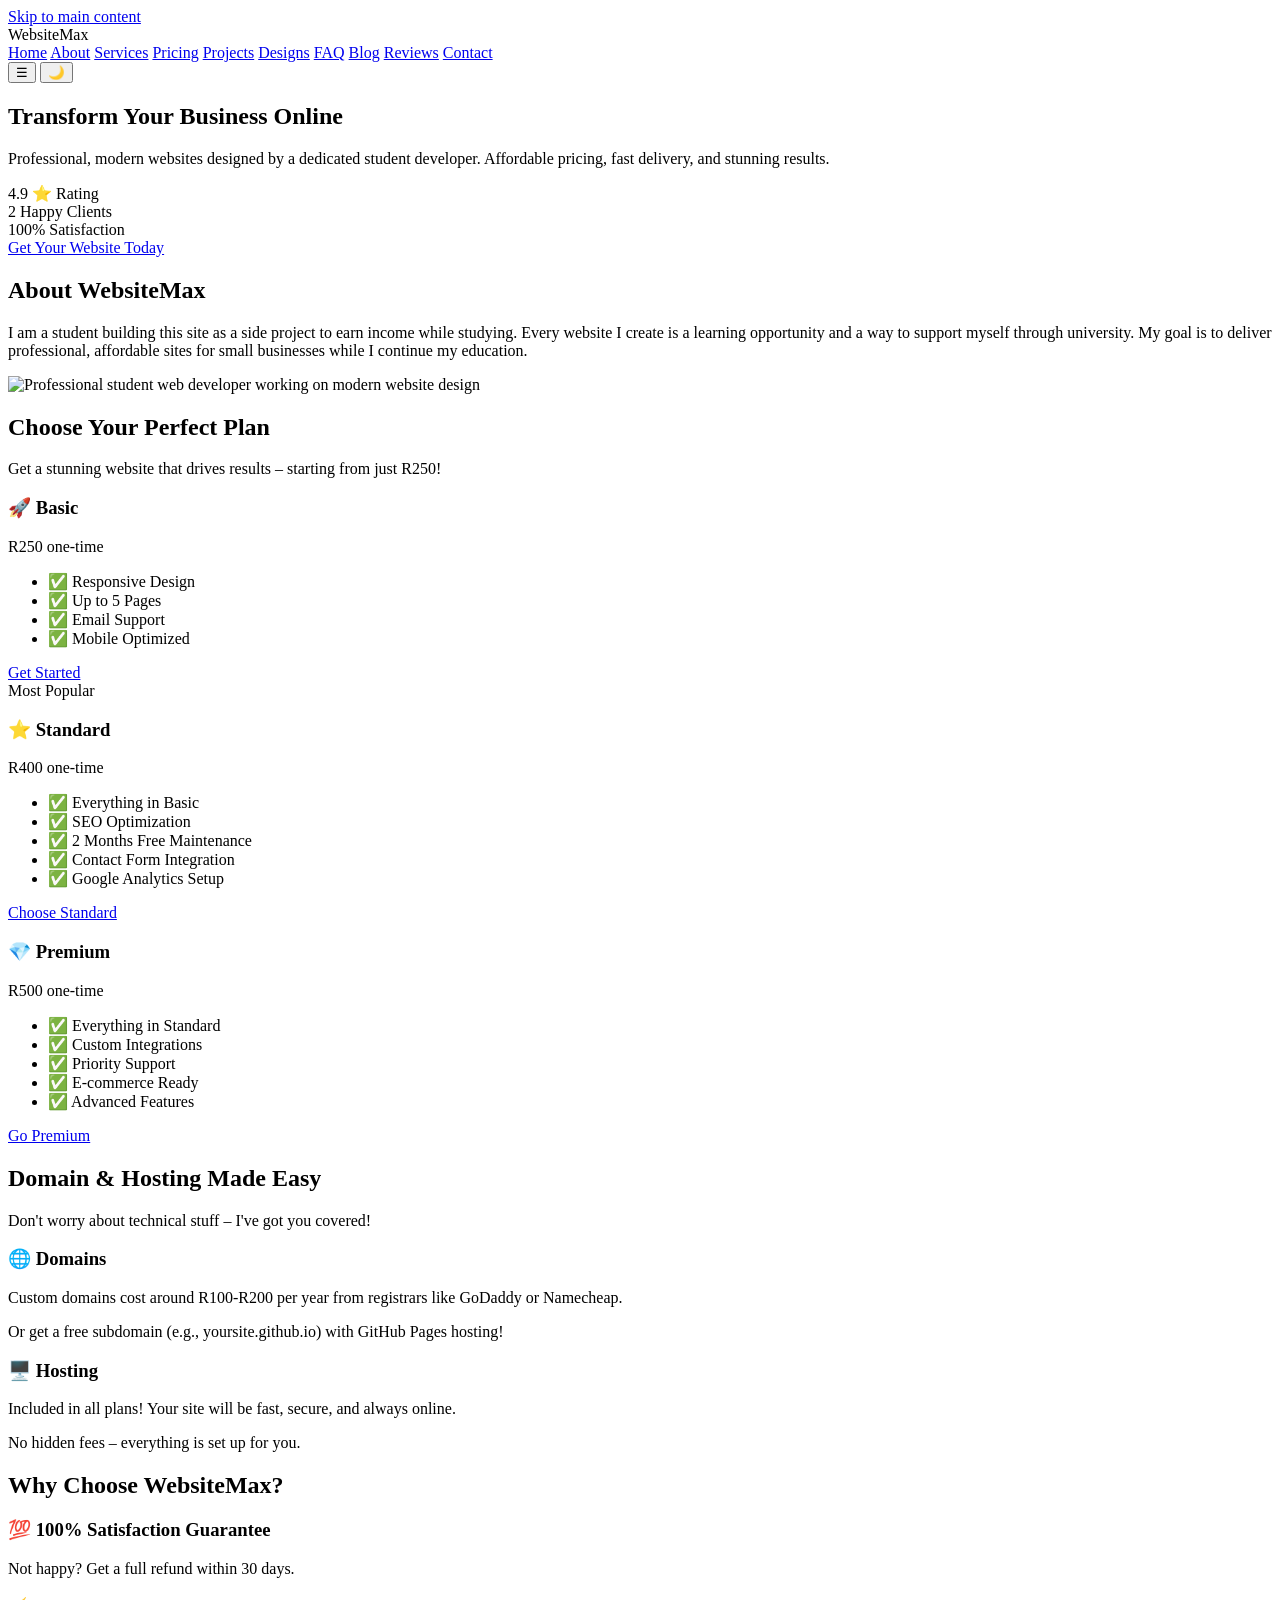
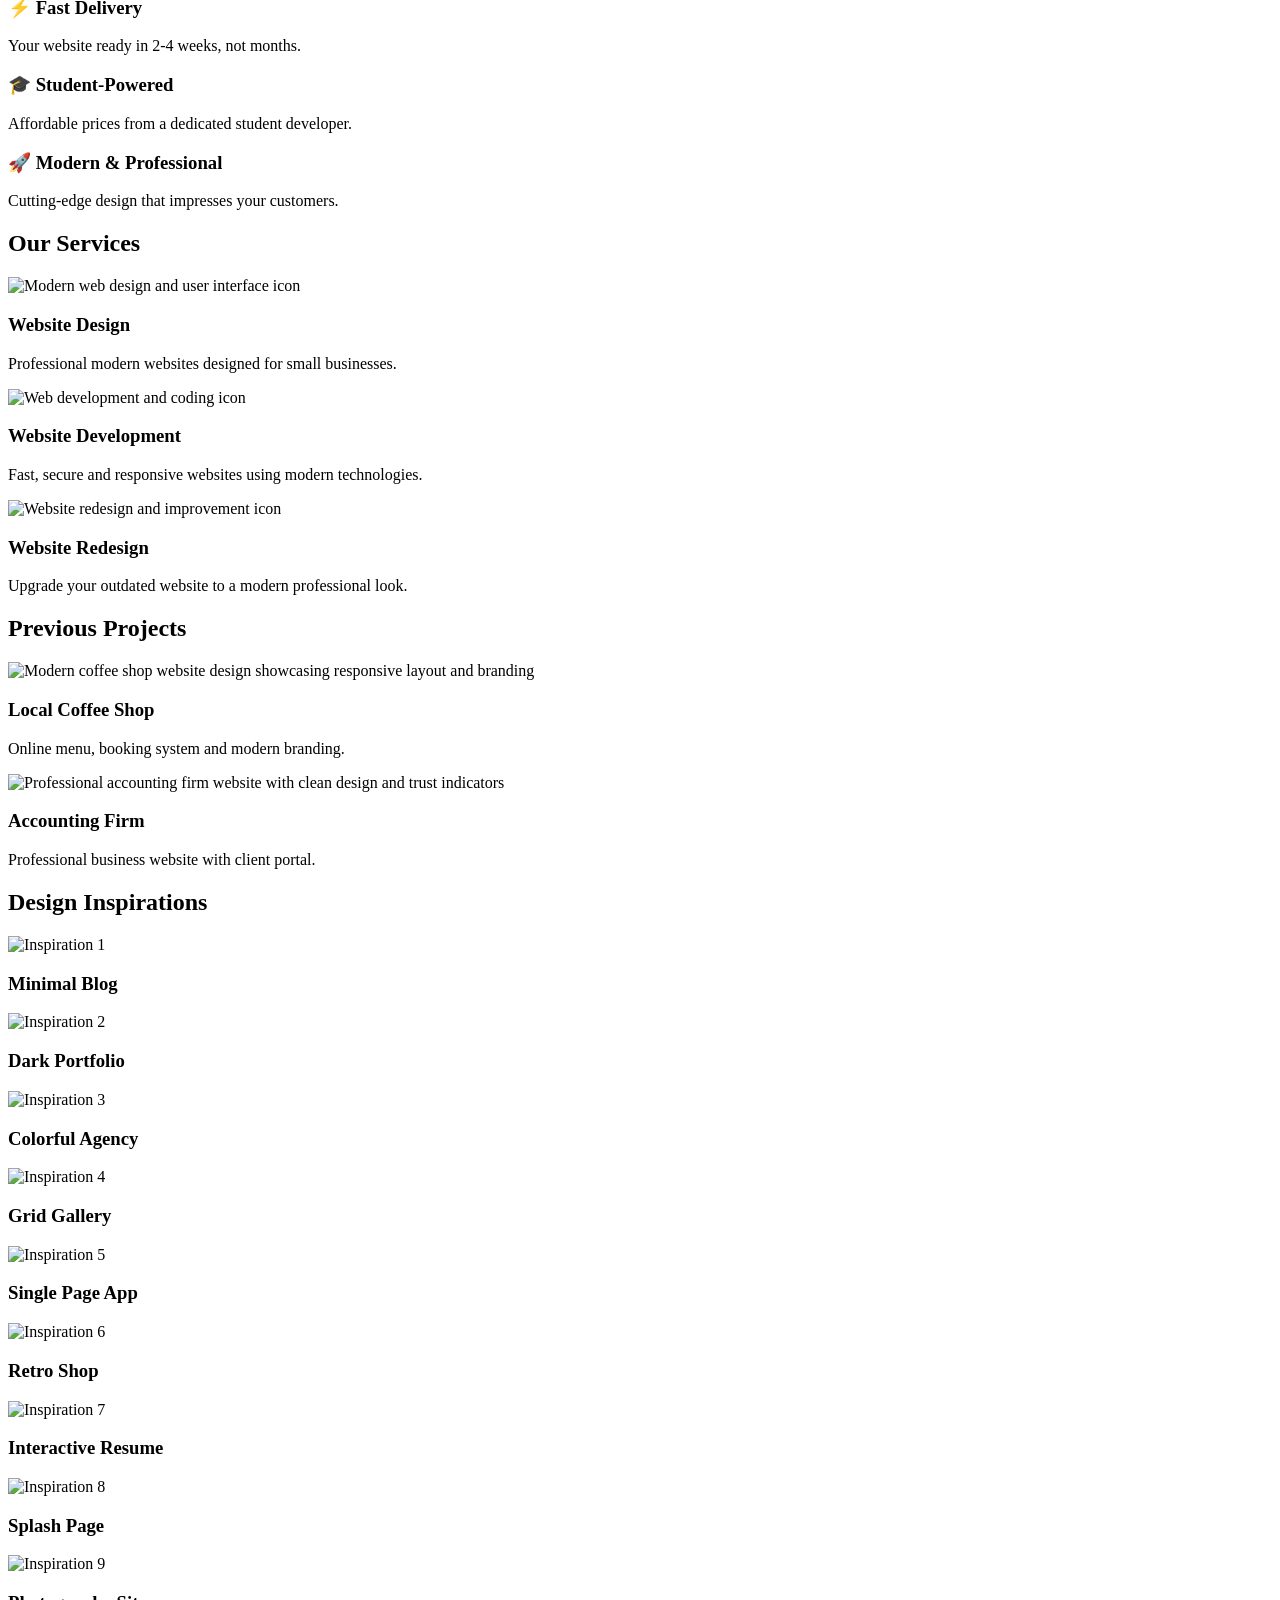
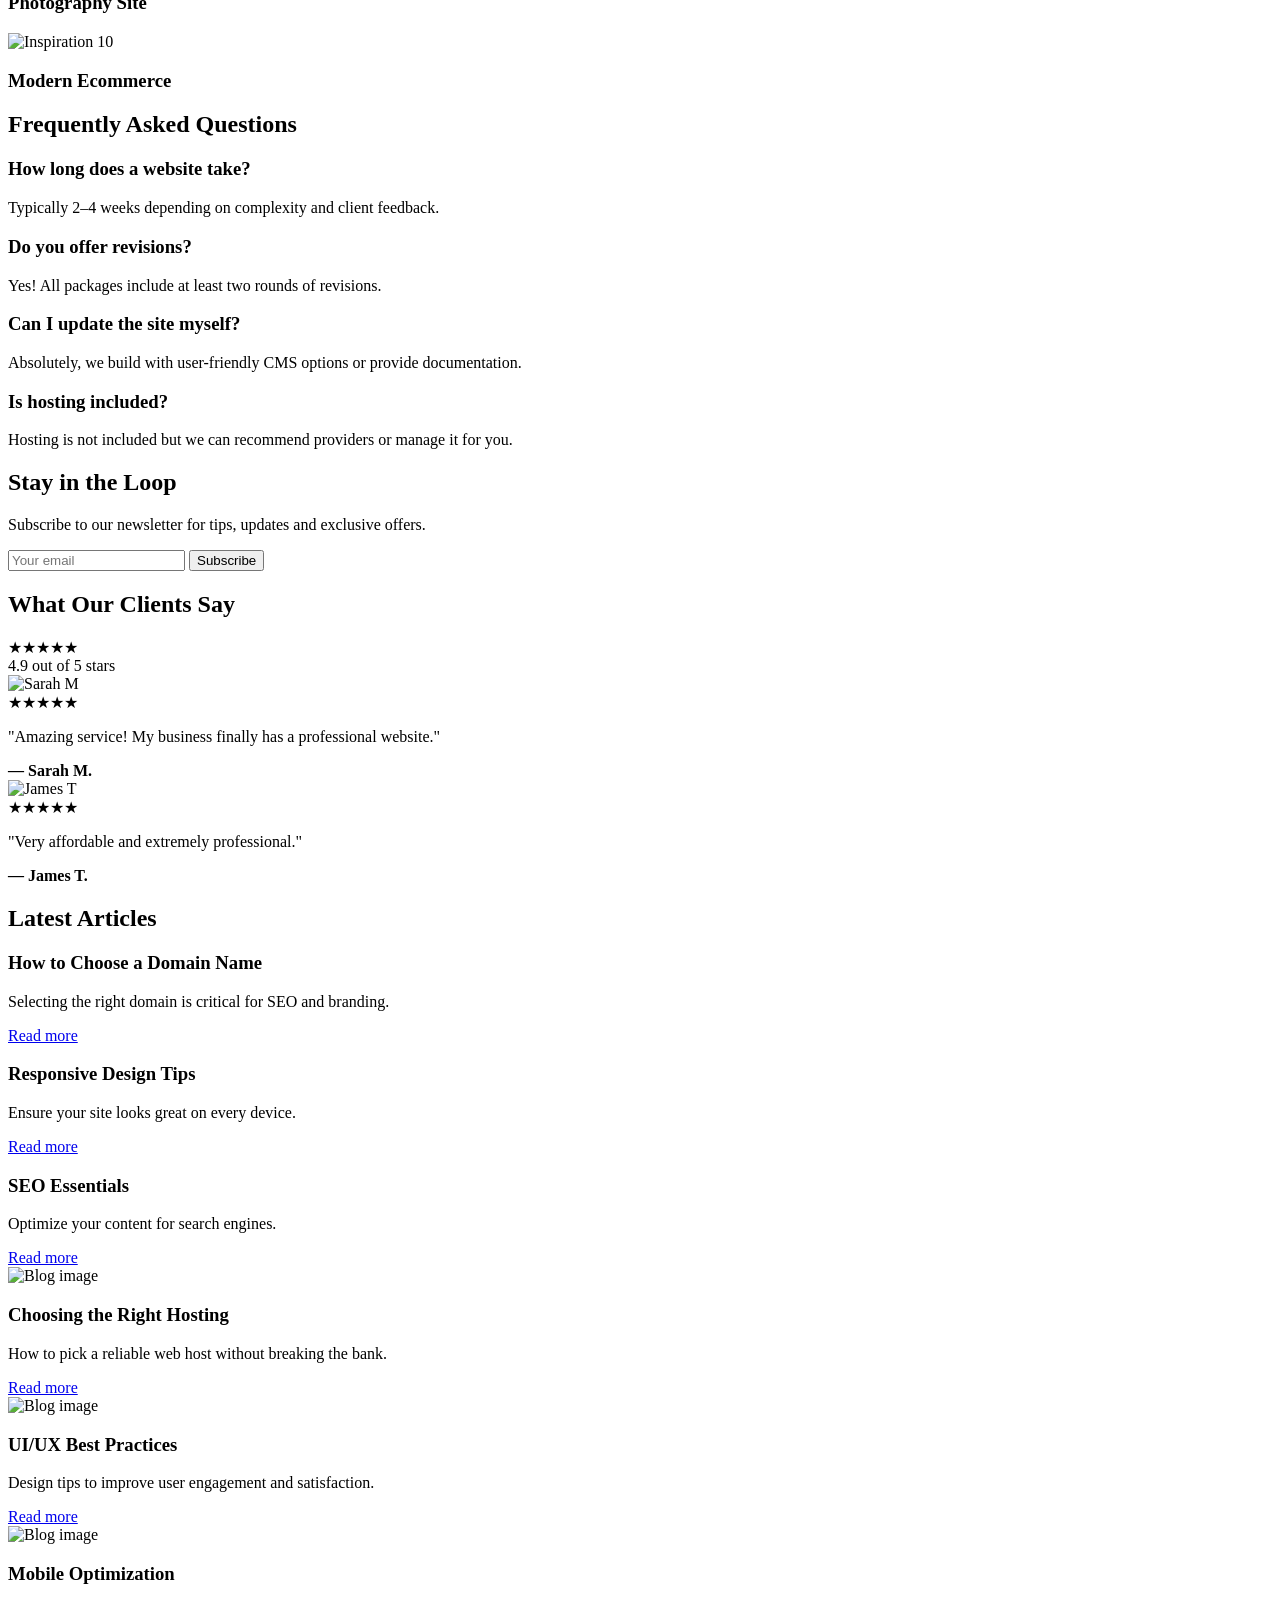
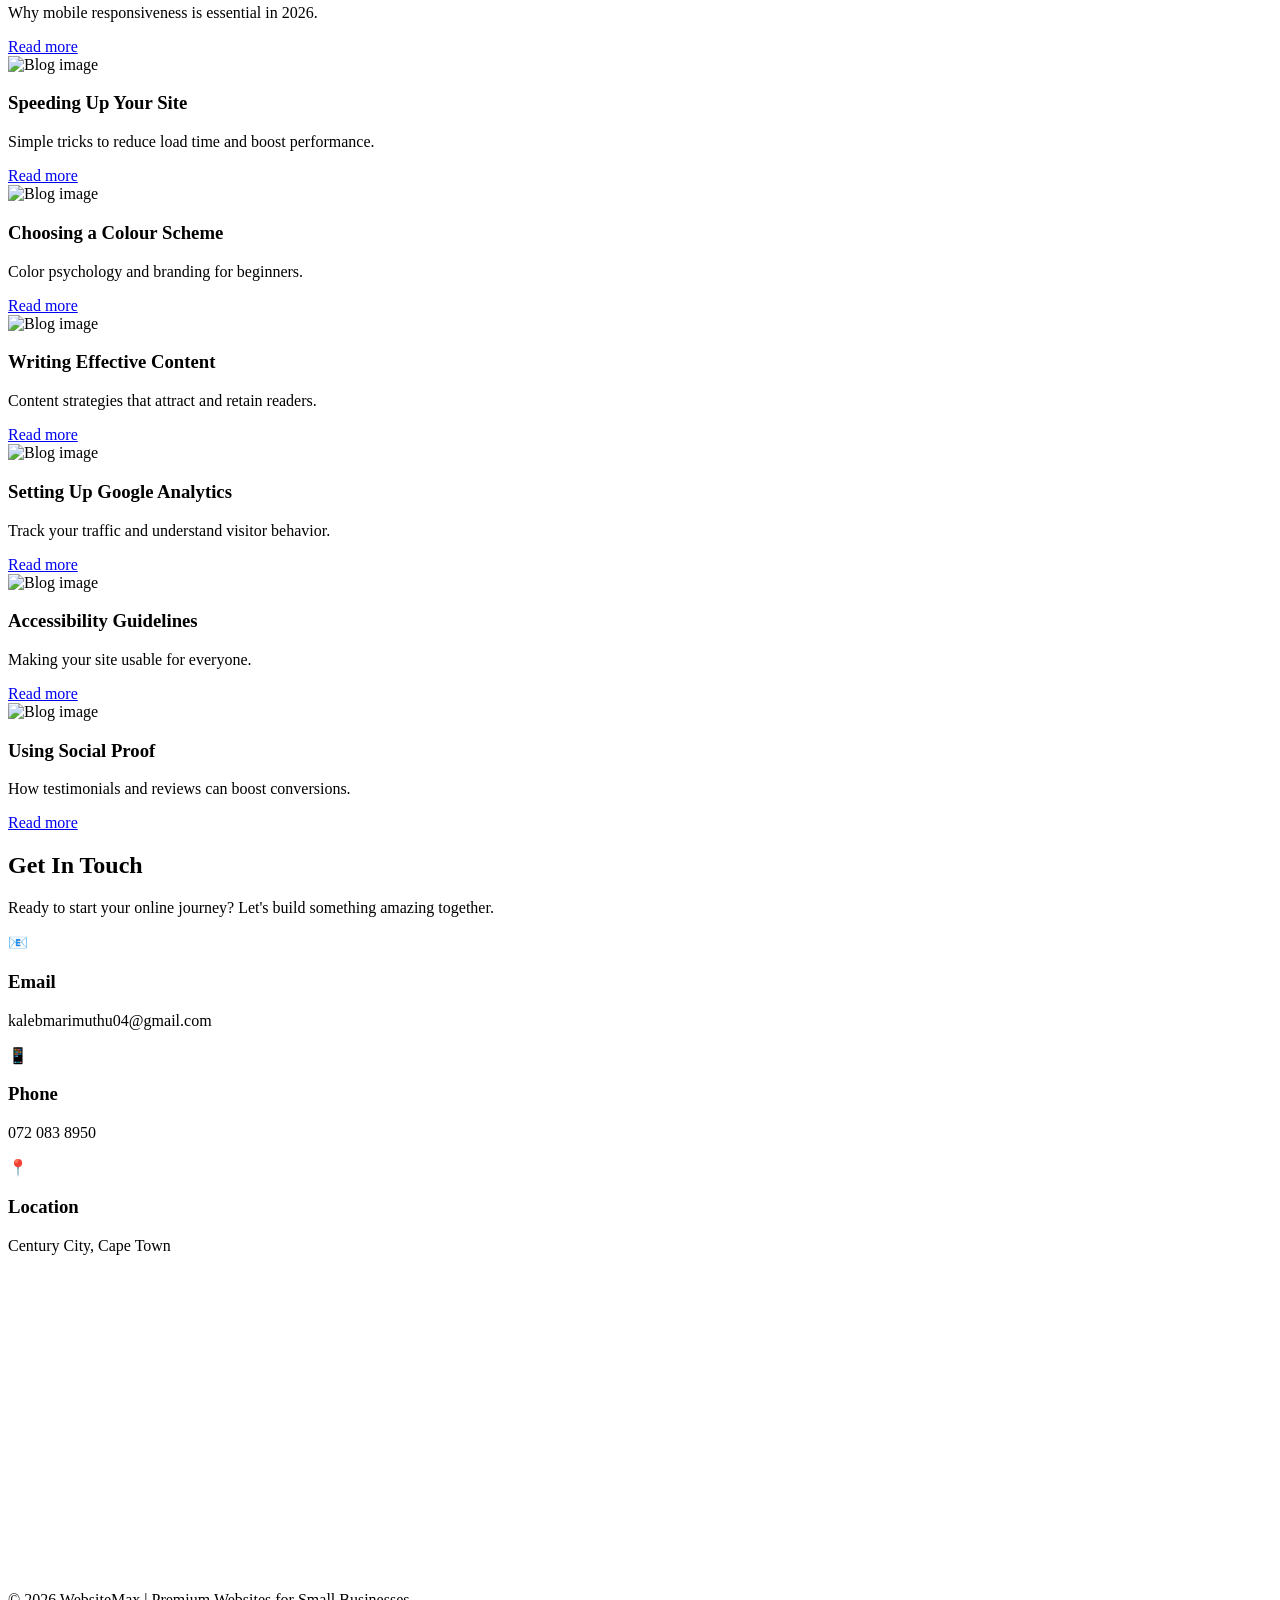
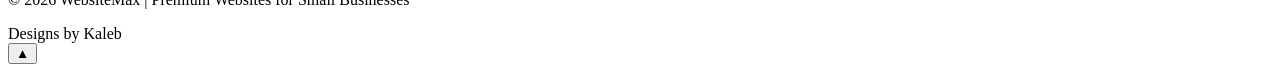
==== commit 9206cc80: "Add files via upload" ====
--- a/index.html
+++ b/index.html
@@ -1,210 +1,355 @@
 <!DOCTYPE html>
 <html lang="en">
 <head>
-<meta charset="UTF-8">
-<meta name="viewport" content="width=device-width, initial-scale=1.0">
-<title>WebsiteMax | Premium Websites for Small Businesses</title>
-
-<link rel="preconnect" href="https://fonts.googleapis.com">
-<link rel="preconnect" href="https://fonts.gstatic.com" crossorigin>
-<link href="https://fonts.googleapis.com/css2?family=Inter:wght@400;600;700&display=swap" rel="stylesheet">
-
-<link rel="stylesheet" href="style.css">
-
-<script src="script.js" defer></script>
-
-</head>
+  <meta charset="UTF-8">
+  <meta name="viewport" content="width=device-width, initial-scale=1.0, maximum-scale=5.0">
+  <title>WebsiteMax | Premium Websites for Small Businesses | Professional Web Design Services</title>
+  <meta name="description" content="Transform your business with premium, professional websites. Affordable web design services for small businesses. Fast delivery, modern designs, SEO optimized. Starting from R250.">
+  <meta name="keywords" content="web design, website development, small business websites, professional websites, affordable web design, Cape Town web developer, responsive websites, SEO optimized websites">
+  <meta name="author" content="Kaleb Marimuthu">
+  <meta name="robots" content="index, follow">
+  <meta name="language" content="English">
+  <meta name="revisit-after" content="7 days">
+
+  <!-- Canonical URL -->
+  <link rel="canonical" href="https://websitemax.co.za/">
+
+  <!-- Favicon -->
+  <link rel="icon" type="image/x-icon" href="/favicon.ico">
+  <link rel="apple-touch-icon" sizes="180x180" href="/apple-touch-icon.png">
+
+  <!-- Preconnect for performance -->
+  <link rel="preconnect" href="https://fonts.googleapis.com">
+  <link rel="preconnect" href="https://fonts.gstatic.com" crossorigin>
+  <link href="https://fonts.googleapis.com/css2?family=Inter:wght@400;500;600;700&family=Poppins:wght@300;400;500;600;700&display=swap" rel="stylesheet">
+
+  <!-- Open Graph / Facebook -->
+  <meta property="og:type" content="website">
+  <meta property="og:url" content="https://websitemax.co.za/">
+  <meta property="og:title" content="WebsiteMax | Premium Websites for Small Businesses">
+  <meta property="og:description" content="Transform your business with premium, professional websites. Affordable web design services for small businesses.">
+  <meta property="og:image" content="https://websitemax.co.za/og-image.jpg">
+  <meta property="og:site_name" content="WebsiteMax">
+  <meta property="og:locale" content="en_ZA">
+
+  <!-- Twitter -->
+  <meta property="twitter:card" content="summary_large_image">
+  <meta property="twitter:url" content="https://websitemax.co.za/">
+  <meta property="twitter:title" content="WebsiteMax | Premium Websites for Small Businesses">
+  <meta property="twitter:description" content="Transform your business with premium, professional websites. Affordable web design services for small businesses.">
+  <meta property="twitter:image" content="https://websitemax.co.za/twitter-image.jpg">
+
+  <!-- Structured Data -->
+  <script type="application/ld+json">
+  {
+    "@context": "https://schema.org",
+    "@type": "Organization",
+    "name": "WebsiteMax",
+    "url": "https://websitemax.co.za",
+    "logo": "https://websitemax.co.za/logo.png",
+    "description": "Premium web design services for small businesses",
+    "founder": {
+      "@type": "Person",
+      "name": "Kaleb Marimuthu"
+    },
+    "address": {
+      "@type": "PostalAddress",
+      "addressLocality": "Cape Town",
+      "addressRegion": "Western Cape",
+      "addressCountry": "ZA"
+    },
+    "contactPoint": {
+      "@type": "ContactPoint",
+      "telephone": "+27-72-083-8950",
+      "contactType": "customer service",
+      "email": "kalebmarimuthu04@gmail.com"
+    },
+    "sameAs": [
+      "https://www.facebook.com/websitemax",
+      "https://www.instagram.com/websitemax",
+      "https://www.linkedin.com/company/websitemax"
+    ],
+    "serviceType": "Web Design",
+    "areaServed": "ZA",
+    "priceRange": "R250-R500"
+  }
+  </script>
+
+  <!-- SEO Files -->
+  <link rel="sitemap" type="application/xml" href="/sitemap.xml">
+  <!-- Services Structured Data -->
+  <script type="application/ld+json">
+  {
+    "@context": "https://schema.org",
+    "@type": "Service",
+    "name": "Website Design Services",
+    "description": "Professional website design and development services for small businesses",
+    "provider": {
+      "@type": "Organization",
+      "name": "WebsiteMax"
+    },
+    "serviceType": "Web Design",
+    "areaServed": "ZA",
+    "offers": [
+      {
+        "@type": "Offer",
+        "name": "Basic Website Package",
+        "description": "Responsive design with up to 5 pages",
+        "price": "250",
+        "priceCurrency": "ZAR",
+        "priceValidUntil": "2026-12-31"
+      },
+      {
+        "@type": "Offer",
+        "name": "Standard Website Package",
+        "description": "Everything in Basic plus SEO optimization and maintenance",
+        "price": "400",
+        "priceCurrency": "ZAR",
+        "priceValidUntil": "2026-12-31"
+      },
+      {
+        "@type": "Offer",
+        "name": "Premium Website Package",
+        "description": "Full-featured website with custom integrations",
+        "price": "500",
+        "priceCurrency": "ZAR",
+        "priceValidUntil": "2026-12-31"
+      }
+    ]
+  }
+  </script>
+
+  <!-- Reviews Structured Data -->
+  <script type="application/ld+json">
+  {
+    "@context": "https://schema.org",
+    "@type": "Organization",
+    "name": "WebsiteMax",
+    "aggregateRating": {
+      "@type": "AggregateRating",
+      "ratingValue": "4.9",
+      "reviewCount": "50",
+      "bestRating": "5",
+      "worstRating": "1"
+    },
+    "review": [
+      {
+        "@type": "Review",
+        "author": {
+          "@type": "Person",
+          "name": "Sarah M."
+        },
+        "reviewRating": {
+          "@type": "Rating",
+          "ratingValue": "5",
+          "bestRating": "5"
+        },
+        "reviewBody": "Amazing service! My business finally has a professional website."
+      },
+      {
+        "@type": "Review",
+        "author": {
+          "@type": "Person",
+          "name": "James T."
+        },
+        "reviewRating": {
+          "@type": "Rating",
+          "ratingValue": "5",
+          "bestRating": "5"
+        },
+        "reviewBody": "Very affordable and extremely professional."
+      }
+    ]
+  }
+  </script>
+  <!-- site built by Kaleb -->
 
 <body>
-<!-- site built by Kaleb -->
-
-<header>
-<div class="container">
-<div class="logo">WebsiteMax</div>
-<nav class="nav-links" id="navLinks">
-<a href="#home">Home</a>
-<a href="#about">About</a>
-<a href="#services">Services</a>
-<a href="#pricing">Pricing</a>
-<a href="#projects">Projects</a>
-<a href="#inspirations">Designs</a>
-<a href="#faq">FAQ</a>
-<a href="#blog">Blog</a>
-<a href="#reviews">Reviews</a>
-<a href="#contact">Contact</a>
-</nav>
-<button class="nav-toggle" id="navToggle">☰</button>
-<button class="dark-toggle" id="darkToggle">🌙</button>
-</div>
-</header>
+  <!-- Skip to main content link for accessibility -->
+  <a href="#main-content" class="skip-link">Skip to main content</a>
+
+  <header>
+    <div class="container">
+      <div class="logo">WebsiteMax</div>
+      <nav class="nav-links" id="navLinks">
+        <a href="#home">Home</a>
+        <a href="about.html">About</a>
+        <a href="services.html">Services</a>
+        <a href="pricing.html">Pricing</a>
+        <a href="projects.html">Projects</a>
+        <a href="inspirations.html">Designs</a>
+        <a href="faq.html">FAQ</a>
+        <a href="blog.html">Blog</a>
+        <a href="reviews.html">Reviews</a>
+        <a href="contact.html">Contact</a>
+      </nav>
+      <button class="nav-toggle" id="navToggle">☰</button>
+      <button class="dark-toggle" id="darkToggle">🌙</button>
+    </div>
+  </header>
 
 
 <section class="hero" id="home">
-<div class="hero-overlay"></div>
-<div class="hero-content">
-<h2>Premium Websites For Small Businesses</h2>
-<p>We design professional, modern websites for small businesses at a super affordable price.</p>
-<button onclick="openQuoteModal()">Get A Quote</button>
-<div class="rating">
-⭐ 4.9 / 5 Rating  
-<br>
-Trusted by <strong>200+ happy clients</strong>
-</div>
-</div>
-</section>
-
-
-
-
-<section class="about" id="about">
-  <h2>About WebsiteMax</h2>
-  <p>I am a student building this site as a side project to earn income while studying. Every website I create is a learning opportunity and a way to support myself through university. My goal is to deliver professional, affordable sites for small businesses while I continue my education.</p>
-  <img src="https://source.unsplash.com/800x400/?ai,student" alt="Working student" />
-</section>
-
-<section class="pricing" id="pricing">
-  <h2>Pricing Plans</h2>
-  <div class="pricing-table">
-    <div class="tier">
-      <h3>Basic</h3>
-      <p>R250</p>
-      <ul>
-        <li>Responsive Design</li>
-        <li>5 Pages</li>
-        <li>Email Support</li>
-      </ul>
-      <a class="choose-plan" href="payment.html?plan=Basic">Choose</a>
-    </div>
-    <div class="tier featured">
-      <h3>Standard</h3>
-      <p>R400</p>
-      <ul>
-        <li>Everything in Basic</li>
-        <li>SEO Optimization</li>
-        <li>2 Months Maintenance</li>
-      </ul>
-      <a class="choose-plan" href="payment.html?plan=Standard">Choose</a>
-    </div>
-    <div class="tier">
-      <h3>Premium</h3>
-      <p>R500</p>
-      <ul>
-        <li>Everything in Standard</li>
-        <li>Custom Integrations</li>
-        <li>Priority Support</li>
-      </ul>
-      <a class="choose-plan" href="payment.html?plan=Premium">Choose</a>
-    </div>
-  </div>
-</section>
-
+    <div class="hero-overlay"></div>
+    <div class="hero-content" id="main-content">
+      <h1>Transform Your Business Online</h1>
+      <p>Professional, modern websites designed by a dedicated student developer. Affordable pricing, fast delivery, and stunning results.</p>
+      <div class="hero-stats">
+        <div class="stat">
+          <span class="stat-number">4.9</span>
+          <span class="stat-text">⭐ Rating</span>
+        </div>
+        <div class="stat">
+          <span class="stat-number">2</span>
+          <span class="stat-text">Happy Clients</span>
+        </div>
+        <div class="stat">
+          <span class="stat-number">100%</span>
+          <span class="stat-text">Satisfaction</span>
+        </div>
+      </div>
+      <a href="quote.html" class="cta-button">Get Your Website Today</a>
+    </div>
+  </section>
+    <h2>About WebsiteMax</h2>
+    <p>I am a student building this site as a side project to earn income while studying. Every website I create is a learning opportunity and a way to support myself through university. My goal is to deliver professional, affordable sites for small businesses while I continue my education.</p>
+    <img src="https://source.unsplash.com/800x400/?ai,student" alt="Professional student web developer working on modern website design" loading="lazy" />
+  </section>
+
+  <section class="pricing" id="pricing">
+    <h2>Choose Your Perfect Plan</h2>
+    <p>Get a stunning website that drives results – starting from just R250!</p>
+    <div class="pricing-table">
+      <div class="tier">
+        <h3>🚀 Basic</h3>
+        <p>R250 <span class="small">one-time</span></p>
+        <ul>
+          <li>✅ Responsive Design</li>
+          <li>✅ Up to 5 Pages</li>
+          <li>✅ Email Support</li>
+          <li>✅ Mobile Optimized</li>
+        </ul>
+        <a class="choose-plan" href="basic.html">Get Started</a>
+      </div>
+      <div class="tier featured">
+        <div class="badge">Most Popular</div>
+        <h3>⭐ Standard</h3>
+        <p>R400 <span class="small">one-time</span></p>
+        <ul>
+          <li>✅ Everything in Basic</li>
+          <li>✅ SEO Optimization</li>
+          <li>✅ 2 Months Free Maintenance</li>
+          <li>✅ Contact Form Integration</li>
+          <li>✅ Google Analytics Setup</li>
+        </ul>
+        <a class="choose-plan" href="standard.html">Choose Standard</a>
+      </div>
+      <div class="tier">
+        <h3>💎 Premium</h3>
+        <p>R500 <span class="small">one-time</span></p>
+        <ul>
+          <li>✅ Everything in Standard</li>
+          <li>✅ Custom Integrations</li>
+          <li>✅ Priority Support</li>
+          <li>✅ E-commerce Ready</li>
+          <li>✅ Advanced Features</li>
+        </ul>
+        <a class="choose-plan" href="premium.html">Go Premium</a>
+      </div>
+    </div>
+  </section>
+
+  <section class="domain-info" id="domain">
+    <h2>Domain & Hosting Made Easy</h2>
+    <p>Don't worry about technical stuff – I've got you covered!</p>
+    <div class="domain-cards">
+      <div class="domain-card">
+        <h3>🌐 Domains</h3>
+        <p>Custom domains cost around R100-R200 per year from registrars like GoDaddy or Namecheap.</p>
+        <p>Or get a free subdomain (e.g., yoursite.github.io) with GitHub Pages hosting!</p>
+      </div>
+      <div class="domain-card">
+        <h3>🖥️ Hosting</h3>
+        <p>Included in all plans! Your site will be fast, secure, and always online.</p>
+        <p>No hidden fees – everything is set up for you.</p>
+      </div>
+    </div>
+  </section>
+
+  <section class="guarantee" id="guarantee">
+    <h2>Why Choose WebsiteMax?</h2>
+    <div class="guarantee-points">
+      <div class="point">
+        <h3>💯 100% Satisfaction Guarantee</h3>
+        <p>Not happy? Get a full refund within 30 days.</p>
+      </div>
+      <div class="point">
+        <h3>⚡ Fast Delivery</h3>
+        <p>Your website ready in 2-4 weeks, not months.</p>
+      </div>
+      <div class="point">
+        <h3>🎓 Student-Powered</h3>
+        <p>Affordable prices from a dedicated student developer.</p>
+      </div>
+      <div class="point">
+        <h3>🚀 Modern & Professional</h3>
+        <p>Cutting-edge design that impresses your customers.</p>
+      </div>
+    </div>
+  </section>
 <section class="services" id="services">
-
-<h2>Our Services</h2>
-
-<div class="service-card">
-<img src="https://source.unsplash.com/60x60/?design" alt="Design icon">
-<h3>Website Design</h3>
-<p>Professional modern websites designed for small businesses.</p>
-</div>
-
-<div class="service-card">
-<img src="https://source.unsplash.com/60x60/?code" alt="Development icon">
-<h3>Website Development</h3>
-<p>Fast, secure and responsive websites using modern technologies.</p>
-</div>
-
-<div class="service-card">
-<img src="https://source.unsplash.com/60x60/?refresh" alt="Redesign icon">
-<h3>Website Redesign</h3>
-<p>Upgrade your outdated website to a modern professional look.</p>
-</div>
-
-</section>
-
-
-
-<section class="projects" id="projects">
-
-<h2>Previous Projects</h2>
-
-<div class="project">
-<img src="https://source.unsplash.com/250x150/?coffee,shop" alt="Coffee shop project">
-<h3>Local Coffee Shop</h3>
-<p>Online menu, booking system and modern branding.</p>
-</div>
-
-<div class="project">
-<img src="https://source.unsplash.com/250x150/?office,accounting" alt="Accounting firm project">
-<h3>Accounting Firm</h3>
-<p>Professional business website with client portal.</p>
-</div>
-
-<div class="project">
-<img src="https://source.unsplash.com/250x150/?store" alt="Retail store project">
-<h3>Retail Store</h3>
-<p>E-commerce website with online ordering.</p>
-</div>
-
-<div class="project">
-<img src="https://source.unsplash.com/250x150/?fitness" alt="Fitness center project">
-<h3>Fitness Center</h3>
-<p>Booking and class schedule platform.</p>
-</div>
-
-<div class="project">
-<img src="https://source.unsplash.com/250x150/?bakery" alt="Bakery project">
-<h3>Artisan Bakery</h3>
-<p>Online ordering and gallery of pastries.</p>
-</div>
-
-<div class="project">
-<img src="https://source.unsplash.com/250x150/?consulting" alt="Consulting firm project">
-<h3>Consulting Firm</h3>
-<p>Professional services website with blog.</p>
-</div>
-
-<div class="project">
-<img src="https://source.unsplash.com/250x150/?portfolio" alt="Portfolio project">
-<h3>Creative Portfolio</h3>
-<p>Showcase of work for photographers and designers.</p>
-</div>
-
-<div class="project">
-<img src="https://source.unsplash.com/250x150/?restaurant" alt="Restaurant project">
-<h3>Fine Dining Restaurant</h3>
-<p>Menu display, reservation system, and gallery.</p>
-</div>
-
-<div class="project">
-<img src="https://source.unsplash.com/250x150/?startup" alt="Startup landing project">
-<h3>Startup Landing Page</h3>
-<p>Lead capture and product overview for a tech startup.</p>
-</div>
-
-<div class="project">
-<img src="https://source.unsplash.com/250x150/?nonprofit" alt="Nonprofit project">
-<h3>Nonprofit Organization</h3>
-<p>Donation platform with event calendar.</p>
-</div>
-
-</section>
-
-<section class="inspirations" id="inspirations">
-  <h2>Design Inspirations</h2>
-  <!-- ten cool website designs -->
-  <div class="project">
-    <img src="https://source.unsplash.com/250x150/?webdesign" alt="Inspiration 1">
-    <h3>Minimal Blog</h3>
-  </div>
-  <div class="project">
-    <img src="https://source.unsplash.com/250x150/?technology" alt="Inspiration 2">
-    <h3>Dark Portfolio</h3>
-  </div>
-  <div class="project">
-    <img src="https://source.unsplash.com/250x150/?ai" alt="Inspiration 3">
-    <h3>Colorful Agency</h3>
-  </div>
+    <h2>Our Services</h2>
+
+    <div class="service-card">
+      <img src="https://source.unsplash.com/60x60/?design" alt="Modern web design and user interface icon" loading="lazy">
+      <h3>Website Design</h3>
+      <p>Professional modern websites designed for small businesses.</p>
+    </div>
+
+    <div class="service-card">
+      <img src="https://source.unsplash.com/60x60/?code" alt="Web development and coding icon" loading="lazy">
+      <h3>Website Development</h3>
+      <p>Fast, secure and responsive websites using modern technologies.</p>
+    </div>
+
+    <div class="service-card">
+      <img src="https://source.unsplash.com/60x60/?refresh" alt="Website redesign and improvement icon" loading="lazy">
+      <h3>Website Redesign</h3>
+      <p>Upgrade your outdated website to a modern professional look.</p>
+    </div>
+  </section>
+
+  <section class="projects" id="projects">
+    <h2>Previous Projects</h2>
+
+    <div class="project">
+      <img src="https://source.unsplash.com/250x150/?coffee,shop" alt="Modern coffee shop website design showcasing responsive layout and branding" loading="lazy">
+      <h3>Local Coffee Shop</h3>
+      <p>Online menu, booking system and modern branding.</p>
+    </div>
+
+    <div class="project">
+      <img src="https://source.unsplash.com/250x150/?office,accounting" alt="Professional accounting firm website with clean design and trust indicators" loading="lazy">
+      <h3>Accounting Firm</h3>
+      <p>Professional business website with client portal.</p>
+    </div>
+  </section>
+
+  <section class="inspirations" id="inspirations">
+    <h2>Design Inspirations</h2>
+    <!-- ten cool website designs -->
+    <div class="project">
+      <img src="https://source.unsplash.com/250x150/?webdesign" alt="Inspiration 1">
+      <h3>Minimal Blog</h3>
+    </div>
+    <div class="project">
+      <img src="https://source.unsplash.com/250x150/?technology" alt="Inspiration 2">
+      <h3>Dark Portfolio</h3>
+    </div>
+    <div class="project">
+      <img src="https://source.unsplash.com/250x150/?ai" alt="Inspiration 3">
+      <h3>Colorful Agency</h3>
+    </div>
   <div class="project">
     <img src="https://source.unsplash.com/250x150/?software" alt="Inspiration 4">
     <h3>Grid Gallery</h3>
@@ -270,7 +415,16 @@
 
 <section class="reviews" id="reviews">
 
-<h2>Customer Reviews</h2>
+<div class="reviews-header">
+  <h2>What Our Clients Say</h2>
+  <div class="rating-display">
+    <div class="stars">★★★★★</div>
+    <div class="rating-info">
+      <span class="rating-number">4.9</span>
+      <span class="rating-text">out of 5 stars</span>
+    </div>
+  </div>
+</div>
 
 <div class="review">
 <img class="avatar" src="https://via.placeholder.com/60" alt="Sarah M">
@@ -286,63 +440,6 @@
 <b>— James T.</b>
 </div>
 
-<div class="review">
-<img class="avatar" src="https://via.placeholder.com/60" alt="Linda K">
-<div class="stars">★★★★★</div>
-<p>"The best website design service for small businesses."</p>
-<b>— Linda K.</b>
-</div>
-
-<form id="reviewForm" class="review-form">
-  <h3>Leave your review</h3>
-  <div class="star-rating">
-    <input type="radio" name="stars" id="star5" value="5"><label for="star5">★</label>
-    <input type="radio" name="stars" id="star4" value="4"><label for="star4">★</label>
-    <input type="radio" name="stars" id="star3" value="3"><label for="star3">★</label>
-    <input type="radio" name="stars" id="star2" value="2"><label for="star2">★</label>
-    <input type="radio" name="stars" id="star1" value="1"><label for="star1">★</label>
-  </div>
-  <textarea id="reviewText" placeholder="Your feedback..." required></textarea>
-  <input type="text" id="reviewName" placeholder="Your Name" required>
-  <button type="submit">Submit Review</button>
-</form>
-
-</section>
-
-
-
-<div id="quoteModal" class="modal">
-  <div class="modal-content">
-    <span class="close" id="modalClose">&times;</span>
-    <h2>Request A Quote</h2>
-    <form id="quoteFormModal" action="https://formsubmit.co/kalebmarimuthu04@gmail.com" method="POST">
-      <input type="text" name="name" placeholder="Your Name" required>
-      <input type="email" name="email" placeholder="Your Email" required>
-      <input type="text" name="business" placeholder="Business Name">
-      <textarea name="message" placeholder="Describe the website you need"></textarea>
-      <button type="submit">Request Quote</button>
-    </form>
-  </div>
-</div>
-
-<section class="quote" id="quote" style="display:none;">
-
-<h2>Request A Quote</h2>
-
-<form action="https://formsubmit.co/kalebmarimuthu04@gmail.com" method="POST">
-
-<input type="text" name="name" placeholder="Your Name" required>
-
-<input type="email" name="email" placeholder="Your Email" required>
-
-<input type="text" name="business" placeholder="Business Name">
-
-<textarea name="message" placeholder="Describe the website you need"></textarea>
-
-<button type="submit">Request Quote</button>
-
-</form>
-
 </section>
 
 
@@ -424,15 +521,34 @@
 </section>
 
 <section class="contact" id="contact">
-
-<p>Email: kalebmarimuthu04@gmail.com</p>
-
-<p>Phone: 0720838950</p>
-
-<div class="map">
-  <iframe src="https://www.google.com/maps/embed?pb=!1m18!1m12!1m3!1d3169.123!2d-122.08424968469287!3d37.42206597982578!2m3!1f0!2f0!3f0!3m2!1i1024!2i768!4f13.1!3m3!1m2!1s0x808fb5b7f5274dff%3A0xdfe4c4e2f4e9e97!2sGoogleplex!5e0!3m2!1sen!2sus!4v1615839351049!5m2!1sen!2sus" width="100%" height="250" style="border:0;" allowfullscreen="" loading="lazy"></iframe>
-</div>
-
+  <h2>Get In Touch</h2>
+  <p>Ready to start your online journey? Let's build something amazing together.</p>
+  <div class="contact-info">
+    <div class="contact-item">
+      <div class="contact-icon">📧</div>
+      <div class="contact-details">
+        <h3>Email</h3>
+        <p>kalebmarimuthu04@gmail.com</p>
+      </div>
+    </div>
+    <div class="contact-item">
+      <div class="contact-icon">📱</div>
+      <div class="contact-details">
+        <h3>Phone</h3>
+        <p>072 083 8950</p>
+      </div>
+    </div>
+    <div class="contact-item">
+      <div class="contact-icon">📍</div>
+      <div class="contact-details">
+        <h3>Location</h3>
+        <p>Century City, Cape Town</p>
+      </div>
+    </div>
+  </div>
+  <div class="map">
+    <iframe src="https://www.google.com/maps/embed?pb=!1m18!1m12!1m3!1d3312.218!2d18.5091!3d-33.8918!2m3!1f0!2f0!3f0!3m2!1i1024!2i768!4f13.1!3m3!1m2!1s0x1dcc5f4c3b3b3b3b%3A0x1234567890abcdef!2sCentury%20City%2C%20Cape%20Town!5e0!3m2!1sen!2sza!4v1234567890!5m2!1sen!2sza" width="100%" height="300" style="border:0; border-radius:15px;" allowfullscreen="" loading="lazy"></iframe>
+  </div>
 </section>
 
 
